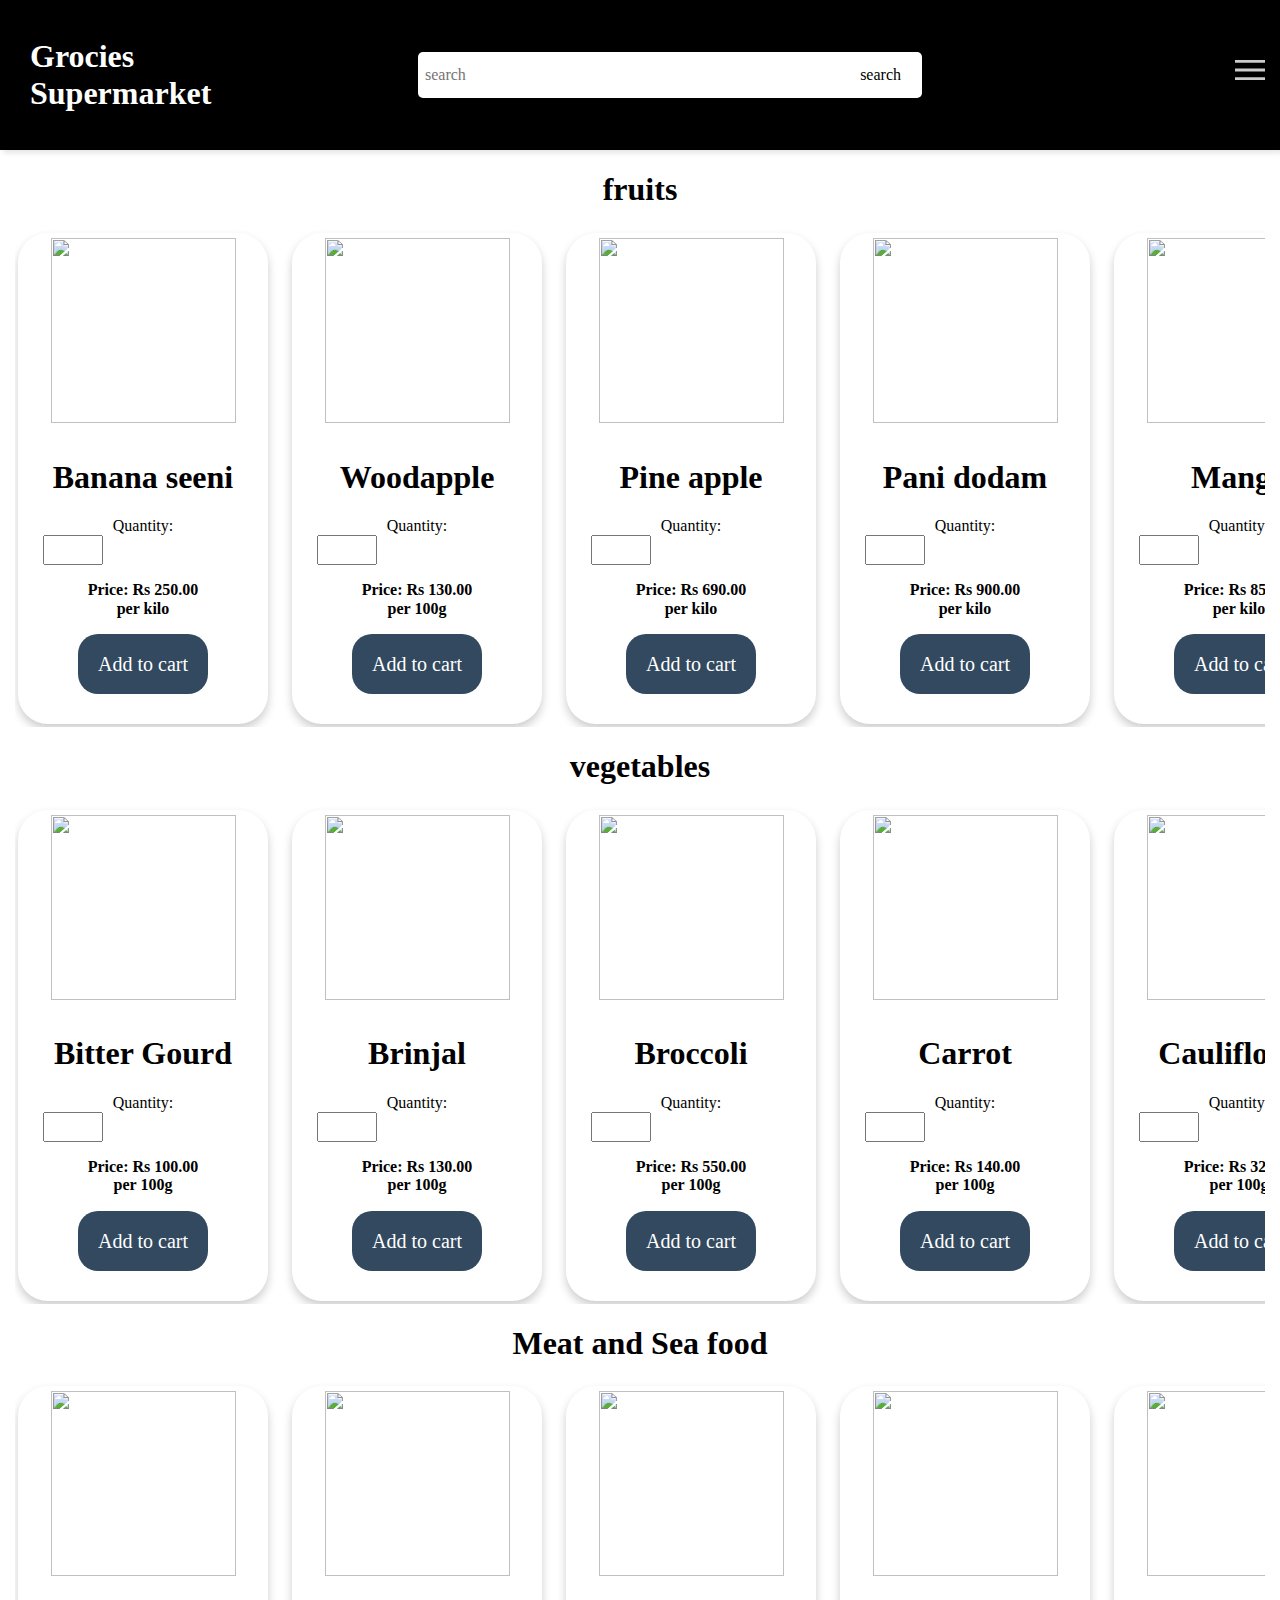
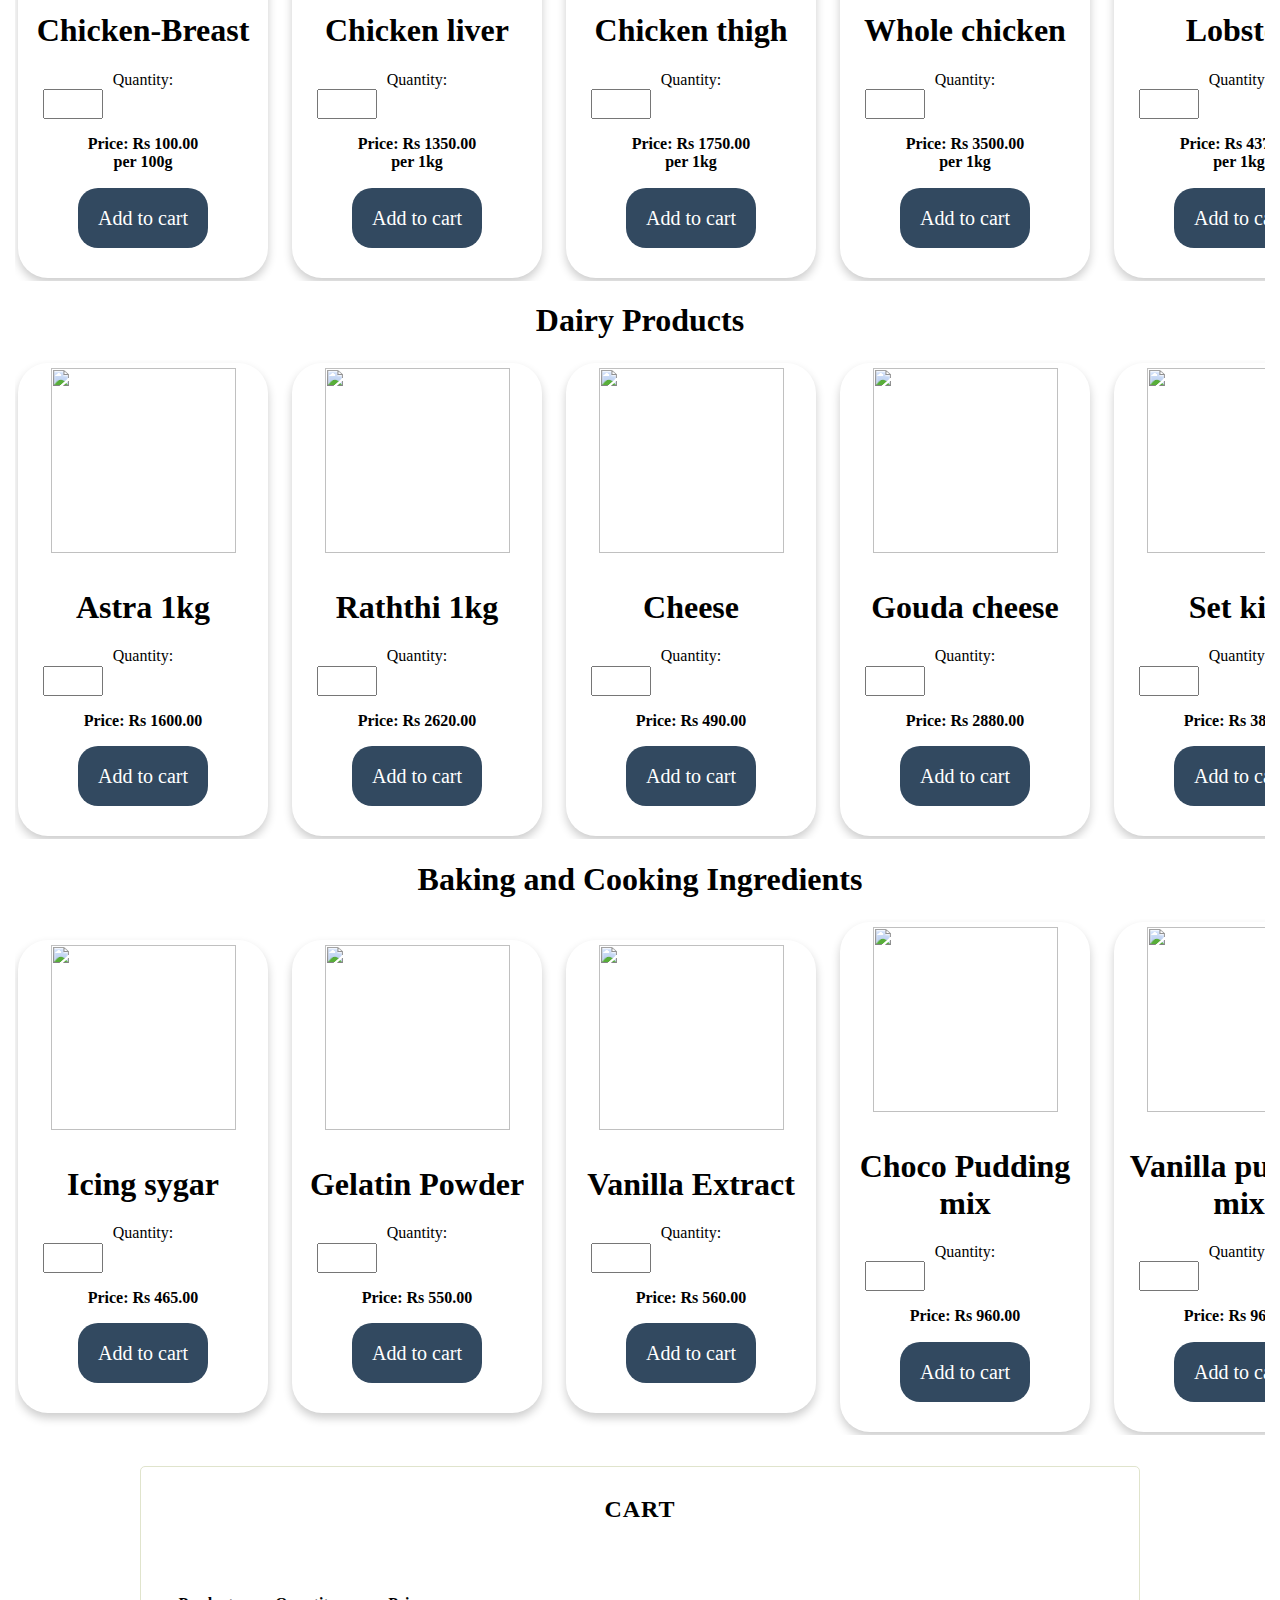
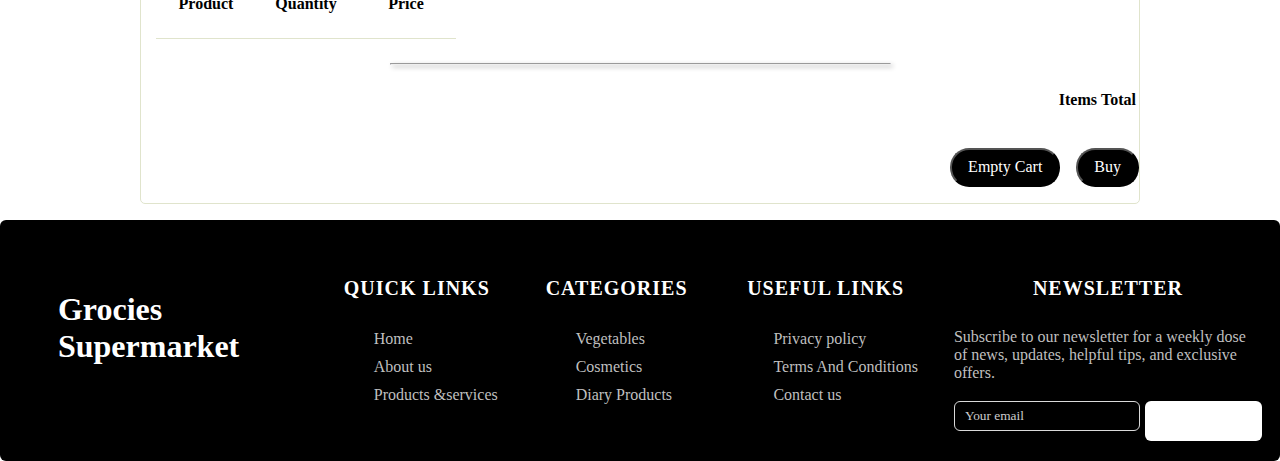
==== other.html @ a0142e0f "Add files via upload" ====
<!DOCTYPE html>
<html lang="en">
<head>
    <meta charset="UTF-8">
    <meta name="viewport" content="width=device-width, initial-scale=1.0">
    <meta name="description" content="Explore our extensive selection of fresh fruits, vegetables, dairy produce, meat & seafood, and baking & cooking ingredients. Discover premium quality products in each category, including over 6 options in fruits, vegetables, dairy, and baking ingredients, plus 4 varieties of meat and seafood. Shop now for the best in quality and variety!">

    <title>mecalaneous products</title>
    <link rel="stylesheet" href="normalize.css">
    <link rel="stylesheet" href="Projectnow.css">
    <link rel="stylesheet" href="second.css">

   
    <link rel="apple-touch-icon" sizes="180x180" href="favicon/apple-touch-icon.png">
    <link rel="icon" type="image/png" sizes="32x32" href="favicon/favicon-32x32.png">
    <link rel="icon" type="image/png" sizes="16x16" href="favicon/favicon-16x16.png">
    <link rel="manifest" href="favicon/site.webmanifest">
    <link rel="mask-icon" href="favicon/safari-pinned-tab.svg" color="#5bbad5">
    <meta name="msapplication-TileColor" content="#da532c">
    <meta name="theme-color" content="#ffffff">
</head>

<body>  
    
    <nav class="header">
        <ul class="sidebar">
            <li id="hideSidebar"><svg xmlns="http://www.w3.org/2000/svg" height="40px" viewBox="0 -960 960 960" width="40px" fill="#B7B7B7"><path d="m251.33-204.67-46.66-46.66L433.33-480 204.67-708.67l46.66-46.66L480-526.67l228.67-228.66 46.66 46.66L526.67-480l228.66 228.67-46.66 46.66L480-433.33 251.33-204.67Z"/></svg></li>
            <li><a href="index.html">Home</a></li>
            <li><a href="About_us.html">About</a></li>
            <div class="dropdown">
                <li class="dropli">Products</li>
                <ul class="dropdown-content">
                    <li><a href="diary_products.html">Diary products</a></li>
                    <li><a href="vegetable.html">Vegetable</a></li>
                    <li><a href="cosmetics.html">SkinCare</a></li>
                    <li><a href="other.html">Other products</a></li>
                </ul>
            </div>
            <li><a href="loyalty_registration.html">Loyalty  and Registration</a></li>
        </ul>
        <div class ="logo">
            <h1>Grocies Supermarket</h1>
        </div>
        <div class="search_bar">
            <input type="search" placeholder="search">
            <button>search</button>
        </div>
        <ul>
            <li class="hideOnMobile"><a href="index.html">Home</a></li>
            <li class="hideOnMobile"><a href="About_us.html">About</a></li>
            <div class="dropdown">
                <li class="hideli">Products</li>
                <ul class="dropdown-content">
                    <li class="hideOnMobile"><a href="diary_products.html">Diary products</a></li>
                    <li class="hideOnMobile" ><a href="vegetable.html">Vegetable</a></li>
                    <li class="hideOnMobile"><a href="cosmetics.html">SkinCare</a></li>
                    <li  class="hideOnMobile"><a href="other.html">Other Products</a></li>
                </ul>
            </div>
            
            <li class="hideOnMobile"><a href="loyalty_registration.html">Loyalty  and Registration</a></li>
            <li class="menu-button" id="showSidebar"><svg xmlns="http://www.w3.org/2000/svg" height="40px" viewBox="0 -960 960 960" width="40px" fill="#CCCCCC"><path d="M120-240v-66.67h720V-240H120Zm0-206.67v-66.66h720v66.66H120Zm0-206.66V-720h720v66.67H120Z"/></svg></a></li>
        </ul>
    </nav>
<h1 class="center">fruits</h1>
<table class ="cos_table">
    <tr>
        <td>
            <div class="Coscontainer">
                <div class="Cos_img">
                    <img src="images/dairy/banana.webp">
                </div>
                <div class="Cosinfo">
                    <h1>Banana seeni</h1>
                    <label >Quantity: <input type="number"class ="qunatity"data-id="037"></label>
                    <strong><p>Price: Rs 250.00 <br>per kilo</p></strong>
                    <button data-id="037"class="add-to-cart">Add to cart</button>
                </div>
            </div>
        </td>
        <td>
            <div class="Coscontainer">
                <div class="Cos_img">
                    <img src="images/dairy/Woodapple.webp">
                </div>
                <div class="Cosinfo">
                    <h1>Woodapple</h1>
                    <label >Quantity: <input type="number"class ="qunatity"data-id="038"></label>
                    <strong><p>Price: Rs 130.00 <br>per 100g</p></strong>
                    <button data-id="038"class="add-to-cart">Add to cart</button>
                </div>
            </div>
        </td>
        <td>
            <div class="Coscontainer">
                <div class="Cos_img">
                    <img src="images/dairy/pine.webp">
                </div>
                <div class="Cosinfo">
                    <h1>Pine apple</h1>
                    <label >Quantity: <input type="number"class ="qunatity"data-id="039"></label>
                    <strong><p>Price: Rs 690.00 <br>per kilo</p></strong>
                    <button data-id="039"class="add-to-cart">Add to cart</button>
                </div>
            </div>
        </td>
        <td>
            <div class="Coscontainer">
                <div class="Cos_img">
                    <img src="images/dairy/Pani-dodam-Sri-Lankan--1606641569.webp">
                </div>
                <div class="Cosinfo">
                    <h1>Pani dodam</h1>
                    <label >Quantity: <input type="number"class ="qunatity"data-id="040"></label>
                    <strong><p>Price: Rs 900.00 <br>per kilo</p></strong>
                    <button data-id="040"class="add-to-cart">Add to cart</button>
                </div>
            </div>
        </td>
        <td>
            <div class="Coscontainer">
                <div class="Cos_img">
                    <img src="images/dairy/Karthakolomban.webp">
                </div>
                <div class="Cosinfo">
                    <h1>Mango</h1>
                    <label >Quantity: <input type="number"class ="qunatity"data-id="041"></label>
                    <strong><p>Price: Rs 850.00 <br>per kilo</p></strong>
                    <button data-id="041"class="add-to-cart">Add to cart</button>
                </div>
            </div>
        </td>
        <td>
            <div class="Coscontainer">
                <div class="Cos_img">
                    <img src="images/dairy/gas.webp">
                </div>
                <div class="Cosinfo">
                    <h1>Gaslabu</h1>
                    <label >Quantity: <input type="number"class ="qunatity"data-id="042"></label>
                    <strong><p>Price: Rs 360.00 <br>per kilo</p></strong>
                    <button data-id="042"class="add-to-cart">Add to cart</button>
                </div>
            </div>
        </td>
        <td>
            <div class="Coscontainer">
                <div class="Cos_img">
                    <img src="images/dairy/AvacadoFinal.webp">
                </div>
                <div class="Cosinfo">
                    <h1>Avacado</h1>
                    <label >Quantity: <input type="number"class ="qunatity"data-id="043"></label>
                    <strong><p>Price: Rs 350.00 <br>per kilo</p></strong>
                    <button data-id="043"class="add-to-cart">Add to cart</button>
                </div>
            </div>
        </td>
        <td>
            <div class="Coscontainer">
                <div class="Cos_img">
                    <img src="images/dairy/water.webp">
                </div>
                <div class="Cosinfo">
                    <h1>Watermelon</h1>
                    <label >Quantity: <input type="number"class ="qunatity"data-id="044"></label>
                    <strong><p>Price: Rs 320.00 <br>per kilo</p></strong>
                    <button data-id="044"class="add-to-cart">Add to cart</button>
                </div>
            </div>
        </td>
        </tr>
        <table class ="cos_table">
        <tr>
            <h1 class="center">vegetables</h1>
            <td>
                <div class="Coscontainer">
                    <div class="Cos_img">
                        <img src="images/dairy/Bittergourd.webp">
                    </div>
                    <div class="Cosinfo">
                        <h1>Bitter Gourd</h1>
                        <label >Quantity: <input type="number"class ="qunatity"data-id="045"></label>
                        <strong><p>Price: Rs 100.00 <br>per 100g</p></strong>
                        <button data-id="045"class="add-to-cart">Add to cart</button>
                    </div>
                </div>
            </td>
            <td>
                <div class="Coscontainer">
                    <div class="Cos_img">
                        <img src="images/dairy/Brinjal.webp">
                    </div>
                    <div class="Cosinfo">
                        <h1>Brinjal</h1>
                        <label >Quantity: <input type="number"class ="qunatity"data-id="046"></label>
                        <strong><p>Price: Rs 130.00 <br>per 100g</p></strong>
                        <button data-id="046"class="add-to-cart">Add to cart</button>
                    </div>
                </div>
            </td>
            <td>
                <div class="Coscontainer">
                    <div class="Cos_img">
                        <img src="images/dairy/Broccoli.webp">
                    </div>
                    <div class="Cosinfo">
                        <h1>Broccoli</h1>
                        <label >Quantity: <input type="number"class ="qunatity"data-id="047"></label>
                        <strong><p>Price: Rs 550.00 <br>per 100g</p></strong>
                        <button data-id="047"class="add-to-cart">Add to cart</button>
                    </div>
                </div>
            </td>
            <td>
                <div class="Coscontainer">
                    <div class="Cos_img">
                        <img src="images/dairy/Carrot.webp">
                    </div>
                    <div class="Cosinfo">
                        <h1>Carrot</h1>
                        <label >Quantity: <input type="number"class ="qunatity"data-id="048"></label>
                        <strong><p>Price: Rs 140.00 <br>per 100g</p></strong>
                        <button data-id="048"class="add-to-cart">Add to cart</button>
                    </div>
                </div>
            </td>
            <td>
                <div class="Coscontainer">
                    <div class="Cos_img">
                        <img src="images/dairy/Cauliflower.webp">
                    </div>
                    <div class="Cosinfo">
                        <h1>Cauliflower</h1>
                        <label >Quantity: <input type="number"class ="qunatity"data-id="049"></label>
                        <strong><p>Price: Rs 325.00 <br>per 100g</p></strong>
                        <button data-id="049"class="add-to-cart">Add to cart</button>
                    </div>
                </div>
            </td>
            <td>
                <div class="Coscontainer">
                    <div class="Cos_img">
                        <img src="images/dairy/Greenbeans.webp">
                    </div>
                    <div class="Cosinfo">
                        <h1>Greenbeans</h1>
                        <label >Quantity: <input type="number"class ="qunatity"data-id="050"></label>
                        <strong><p>Price: Rs 145.00 <br>per 100g</p></strong>
                        <button data-id="050"class="add-to-cart">Add to cart</button>
                    </div>
                </div>
            </td>
            <td>
                <div class="Coscontainer">
                    <div class="Cos_img">
                        <img src="images/dairy/Murunga.webp">
                    </div>
                    <div class="Cosinfo">
                        <h1>Murunga</h1>
                        <label >Quantity: <input type="number"class ="qunatity"data-id="051"></label>
                        <strong><p>Price: Rs 165.00 <br>per 100g</p></strong>
                        <button data-id="051"class="add-to-cart">Add to cart</button>
                    </div>
                </div>
            </td>
            <td>
                <div class="Coscontainer">
                    <div class="Cos_img">
                        <img src="images/dairy/WingedBeans.webp">
                    </div>
                    <div class="Cosinfo">
                        <h1>WingedBeans</h1>
                        <label >Quantity: <input type="number"class ="qunatity"data-id="052"></label>
                        <strong><p>Price: Rs 135.00 <br>per 1kg</p></strong>
                        <button data-id="052"class="add-to-cart">Add to cart</button>
                    </div>
                </div>
               
                
            </td>
            <td>
                <button class="center">more products</button>

            </td>
        </tr>
    </table>


<!-----------------meat AND fish -------------------------->
    <table class ="cos_table">
        <tr>
            <h1 class="center">Meat and Sea food</h1>
            <td>
                <div class="Coscontainer">
                    <div class="Cos_img">
                        <img src="images/dairy/Chicken-Breast-Bone-In-Skinless-KG-400x300.webp.webp">
                    </div>
                    <div class="Cosinfo">
                        <h1>Chicken-Breast</h1>
                        <label >Quantity: <input type="number"class ="qunatity"data-id="053"></label>
                        <strong><p>Price: Rs 100.00 <br>per 100g</p></strong>
                        <button data-id="053"class="add-to-cart">Add to cart</button>
                    </div>
                </div>
            </td>
            <td>
                <div class="Coscontainer">
                    <div class="Cos_img">
                        <img src="images/dairy/chicken_liver-1-400x300.webp">
                    </div>
                    <div class="Cosinfo">
                        <h1>Chicken liver</h1>
                        <label >Quantity: <input type="number"class ="qunatity"data-id="054"></label>
                        <strong><p>Price: Rs 1350.00 <br>per 1kg</p></strong>
                        <button data-id="054"class="add-to-cart">Add to cart</button>
                    </div>
                </div>
            </td>
            <td>
                <div class="Coscontainer">
                    <div class="Cos_img">
                        <img src="images/dairy/leg-thighs-400x300.webp">
                    </div>
                    <div class="Cosinfo">
                        <h1>Chicken thigh</h1>
                        <label >Quantity: <input type="number"class ="qunatity"data-id="055"></label>
                        <strong><p>Price: Rs 1750.00 <br>per 1kg</p></strong>
                        <button data-id="055"class="add-to-cart">Add to cart</button>
                    </div>
                </div>
            </td>
            <td>
                <div class="Coscontainer">
                    <div class="Cos_img">
                        <img src="images/dairy/Untitled-1yhtgrf-400x300.webp">
                    </div>
                    <div class="Cosinfo">
                        <h1>Whole chicken</h1>
                        <label >Quantity: <input type="number"class ="qunatity"data-id="056"></label>
                        <strong><p>Price: Rs 3500.00 <br>per 1kg</p></strong>
                        <button data-id="056"class="add-to-cart">Add to cart</button>
                    </div>
                </div>
            </td>
            <td>
                <div class="Coscontainer">
                    <div class="Cos_img">
                        <img src="images/dairy/Lobster-KG-400x300.webp.webp">
                    </div>
                    <div class="Cosinfo">
                        <h1>Lobster</h1>
                        <label >Quantity: <input type="number"class ="qunatity"data-id="057"></label>
                        <strong><p>Price: Rs 4375.00 <br>per 1kg</p></strong>
                        <button data-id="057"class="add-to-cart">Add to cart</button>
                    </div>
                </div>
            </td>
            <td>
                <div class="Coscontainer">
                    <div class="Cos_img">
                        <img src="images/dairy/headless-large-shrimp-400x300.webp.webp">
                    </div>
                    <div class="Cosinfo">
                        <h1>Shrimp</h1>
                        <label >Quantity: <input type="number"class ="qunatity"data-id="058"></label>
                        <strong><p>Price: Rs 1875.00 <br>per 1kg</p></strong>
                        <button data-id="058"class="add-to-cart">Add to cart</button>
                    </div>
                </div>
            </td>
            <td>
                <div class="Coscontainer">
                    <div class="Cos_img">
                        <img src="images/dairy/Untitled-1ergfrewdfsc-400x300.webp">
                    </div>
                    <div class="Cosinfo">
                        <h1>Gar fish</h1>
                        <label >Quantity: <input type="number"class ="qunatity"data-id="059"></label>
                        <strong><p>Price: Rs 3500.00 <br>per 1kg </p></strong>
                        <button data-id="059"class="add-to-cart">Add to cart</button>
                    </div>
                </div>
            </td>
            <td>
                <div class="Coscontainer">
                    <div class="Cos_img">
                        <img src="images/dairy/Untitled-1tgbdfvcx-400x300.webp">
                    </div>
                    <div class="Cosinfo">
                        <h1>big crab</h1>
                        <label >Quantity: <input type="number"class ="qunatity"data-id="060"></label>
                        <strong><p>Price: Rs 4375.00 <br>per 1kg</p></strong>
                        <button data-id="060"class="add-to-cart">Add to cart</button>
                    </div>
                </div>
               
                
            </td>
            </tr>
            </table>


<!-------------diary-->

            <table class ="cos_table">
                <tr>
                    <h1 class="center">Dairy Products</h1>
                    <td>
                        <div class="Coscontainer">
                            <div class="Cos_img">
                                <img src="images/dairy/astra.webp">
                            </div>
                            <div class="Cosinfo">
                                <h1>Astra 1kg</h1>
                                <label >Quantity: <input type="number"class ="qunatity"data-id="061"></label>
                                <strong><p>Price: Rs 1600.00 <br></p></strong>
                                <button data-id="061"class="add-to-cart">Add to cart</button>
                            </div>
                        </div>
                    </td>
                    <td>
                        <div class="Coscontainer">
                            <div class="Cos_img">
                                <img src="images/dairy/rath.webp">
                            </div>
                            <div class="Cosinfo">
                                <h1>Raththi 1kg</h1>
                                <label >Quantity: <input type="number"class ="qunatity"data-id="062"></label>
                                <strong><p>Price: Rs 2620.00 <br></p></strong>
                                <button data-id="062"class="add-to-cart">Add to cart</button>
                            </div>
                        </div>
                    </td>
                    <td>
                        <div class="Coscontainer">
                            <div class="Cos_img">
                                <img src="images/dairy/cheese.webp">
                            </div>
                            <div class="Cosinfo">
                                <h1>Cheese</h1>
                                <label >Quantity: <input type="number"class ="qunatity"data-id="063"></label>
                                <strong><p>Price: Rs 490.00 <br></p></strong>
                                <button data-id="063"class="add-to-cart">Add to cart</button>
                            </div>
                        </div>
                    </td>
                    <td>
                        <div class="Coscontainer">
                            <div class="Cos_img">
                                <img src="images/dairy/gouda.webp">
                            </div>
                            <div class="Cosinfo">
                                <h1>Gouda cheese</h1>
                                <label >Quantity: <input type="number"class ="qunatity"data-id="064"></label>
                                <strong><p>Price: Rs 2880.00 <br></p></strong>
                                <button data-id="064"class="add-to-cart">Add to cart</button>
                            </div>
                        </div>
                    </td>
                    <td>
                        <div class="Coscontainer">
                            <div class="Cos_img">
                                <img src="images/dairy/kiri.webp">
                            </div>
                            <div class="Cosinfo">
                                <h1>Set kiri</h1>
                                <label >Quantity: <input type="number"class ="qunatity"data-id="065"></label>
                                <strong><p>Price: Rs 380.00 <br></p></strong>
                                <button data-id="065"class="add-to-cart">Add to cart</button>
                            </div>
                        </div>
                    </td>
                    <td>
                        <div class="Coscontainer">
                            <div class="Cos_img">
                                <img src="images/dairy/vaniila.webp">
                            </div>
                            <div class="Cosinfo">
                                <h1>Vanilla milk </h1>
                                <label >Quantity: <input type="number"class ="qunatity"data-id="066"></label>
                                <strong><p>Price: Rs 220.00 <br></p></strong>
                                <button data-id="066"class="add-to-cart">Add to cart</button>
                            </div>
                        </div>
                    </td>
                    <td>
                        <div class="Coscontainer">
                            <div class="Cos_img">
                                <img src="images/dairy/choco.webp">
                            </div>
                            <div class="Cosinfo">
                                <h1>Choco milk</h1>
                                <label >Quantity: <input type="number"class ="qunatity"data-id="067"></label>
                                <strong><p>Price: Rs 220.00 </p></strong>
                                <button data-id="067"class="add-to-cart">Add to cart</button>
                            </div>
                        </div>
                    </td>
                    <td>
                        <div class="Coscontainer">
                            <div class="Cos_img">
                                <img src="images/dairy/cream cheese.webp">
                            </div>
                            <div class="Cosinfo">
                                <h1>Cream cheese </h1>
                                <label >Quantity: <input type="number"class ="qunatity"data-id="068"></label>
                                <strong><p>Price: Rs 550.00</p></strong>
                                <button data-id="068"class="add-to-cart">Add to cart</button>
                            </div>
                        </div>
                       
                        
                    </td>
                    </tr>
                    </table>





                    <table class ="cos_table">
                        <tr>
                            <h1 class="center">Baking and Cooking Ingredients</h1>
                            <td>
                                <div class="Coscontainer">
                                    <div class="Cos_img">
                                        <img src="images/dairy/4796002070047-1-300x300.webp">
                                    </div>
                                    <div class="Cosinfo">
                                        <h1>Icing sygar</h1>
                                        <label >Quantity: <input type="number"class ="qunatity"data-id="069"></label>
                                        <strong><p>Price: Rs 465.00 <br></p></strong>
                                        <button data-id="069"class="add-to-cart">Add to cart</button>
                                    </div>
                                </div>
                            </td>
                            <td>
                                <div class="Coscontainer">
                                    <div class="Cos_img">
                                        <img src="images/dairy/4792240001775-300x300.webp">
                                    </div>
                                    <div class="Cosinfo">
                                        <h1>Gelatin Powder</h1>
                                        <label >Quantity: <input type="number"class ="qunatity"data-id="070"></label>
                                        <strong><p>Price: Rs 550.00 <br></p></strong>
                                        <button data-id="070"class="add-to-cart">Add to cart</button>
                                    </div>
                                </div>
                            </td>
                            <td>
                                <div class="Coscontainer">
                                    <div class="Cos_img">
                                        <img src="images/dairy/4796027660216-300x300.webp">
                                    </div>
                                    <div class="Cosinfo">
                                        <h1>Vanilla Extract</h1>
                                        <label >Quantity: <input type="number"class ="qunatity"data-id="071"></label>
                                        <strong><p>Price: Rs 560.00 <br></p></strong>
                                        <button data-id="071"class="add-to-cart">Add to cart</button>
                                    </div>
                                </div>
                            </td>
                            <td>
                                <div class="Coscontainer">
                                    <div class="Cos_img">
                                        <img src="images/dairy/MD-Chocolate-Pudding-Mix-150g_178x178.webp">
                                    </div>
                                    <div class="Cosinfo">
                                        <h1>Choco Pudding mix</h1>
                                        <label >Quantity: <input type="number"class ="qunatity"data-id="072"></label>
                                        <strong><p>Price: Rs 960.00 <br></p></strong>
                                        <button data-id="072"class="add-to-cart">Add to cart</button>
                                    </div>
                                </div>
                            </td>
                            <td>
                                <div class="Coscontainer">
                                    <div class="Cos_img">
                                        <img src="images/dairy/MD-Vanilla-Pudding-Mix-150g_178x178.webp">
                                    </div>
                                    <div class="Cosinfo">
                                        <h1>Vanilla pudding mix</h1>
                                        <label >Quantity: <input type="number"class ="qunatity"data-id="073"></label>
                                        <strong><p>Price: Rs 960.00 <br></p></strong>
                                        <button data-id="073"class="add-to-cart">Add to cart</button>
                                    </div>
                                </div>
                            </td>
                            <td>
                                <div class="Coscontainer">
                                    <div class="Cos_img">
                                        <img src="images/dairy/Delmege-Vanilla-Essence-28ml_178x178.webp">
                                    </div>
                                    <div class="Cosinfo">
                                        <h1>Vanilla essence  </h1>
                                        <label >Quantity: <input type="number"class ="qunatity"data-id="074"></label>
                                        <strong><p>Price: Rs 220.00 <br></p></strong>
                                        <button data-id="074"class="add-to-cart">Add to cart</button>
                                    </div>
                                </div>
                            </td>
                            <td>
                                <div class="Coscontainer">
                                    <div class="Cos_img">
                                        <img src="images/dairy/Delmege-Vanilla-Essence-28ml_178x178.webp">
                                    </div>
                                    <div class="Cosinfo">
                                        <h1>Vanilla-Essence</h1>
                                        <label >Quantity: <input type="number"class ="qunatity"data-id="075"></label>
                                        <strong><p>Price: Rs 220.00 </p></strong>
                                        <button data-id="075"class="add-to-cart">Add to cart</button>
                                    </div>
                                </div>
                            </td>
                            <td>
                                <div class="Coscontainer">
                                    <div class="Cos_img">
                                        <img src="images/dairy/4792240001607-300x300.webp">
                                    </div>
                                    <div class="Cosinfo">
                                        <h1>Fruit fillings</h1>
                                        <label >Quantity: <input type="number"class ="qunatity"data-id="076"></label>
                                        <strong><p>Price: Rs 2970</p></strong>
                                        <button data-id="076"class="add-to-cart">Add to cart</button>
                                    </div>
                                </div>
                               
                                
                            </td>
                            </tr>
                            </table>



<div class="center">
<div class="cart-container">
<h2>Cart</h2>
<table class="carttable">

    <tr>
    <th><strong>Product</strong></th>
    <th><strong>Quantity</strong></th>
    <th><strong>Price</strong></th>
    </tr>
<tbody id="carttable"></tbody>
</table>
<hr />
<table id="carttotals">
<tr>
    <td><strong>Items</strong></td>
    <td><strong>Total</strong></td>
</tr>
<tr>
    <td><span id="itemsquantity"></span></td>
    <td><span id="total"></span></td>
</tr>
</table>
<div class="cart-buttons">
<button id="emptycart">Empty Cart</button>
<button id="checkout"><a href="Order_page.html">Buy</a></button>
</div>
</div>
</div>
<footer>

<div class="footer-row">
<div class="footer-col">
    <div class="foot_logo">
        <div class="logo">
            <h1>Grocies Supermarket</h1>
        </div>
    </div>
</div>
</div>
<div class="footer-col">
    <h2>Quick Links </h2>
    <ul class="links">
        <li><a href="index.html">Home </a></li>
        <li><a href="About_us.html">About us</a></li>
        <li><a href="#">Products &services</a></li>
    </ul>
</div>
</div>
<div class="footer-col">
        <h2>categories</h2>
        <ul class="links">
            <li><a href="vegetable.html">Vegetables</a></li>
            <li><a href="cosmetics.html">Cosmetics</a></li>
            <li><a href="diary_products.html">Diary Products</a></li>
        </ul>
    </div>
    </div>
    <div class="footer-col">
        <h2>Useful Links</h2>
        <ul class="links">
            <li><a href="#">Privacy policy</a></li>
            <li><a href="#">Terms And Conditions</a></li>
            <li><a href="#">Contact us </a></li>
        </ul>
    </div>
    <div class="footer-col">
        <h2>Newsletter</h2>
        <p>
            Subscribe to our newsletter for a weekly dose
            of news, updates, helpful tips, and
            exclusive offers.
        </p>
        <form>
            <input type="text" placeholder="Your email" required>
            <button type="submit">SUBSCRIBE</button>
        </form>
    </div>
</footer>
<script src="sidebar.js"></script>
<script src="webpage.js"></script>

</body>
</html>
---- Projectnow.css ----
*{
    box-sizing: border-box;
}
body{
    background-color:white;
}

/**/
.dropdown {
  position: relative;
  display: inline-block;
  transition: 0.5s;
  width: 100px;
}
.dropdown li{
  padding: 0 20px;
  text-decoration: none;
  display: flex;
  align-items: center;
  color: white;
}
.dropdown-content {
  display: none;
  position: absolute;
  background-color: black;
  min-width: 180px;
  box-shadow: 0px 8px 16px 0px rgba(0,0,0,0.2);
  z-index: 1;
  padding: 5px;
  border-radius: 8px;
}

.dropdown-content li {
  padding: 0;
  text-decoration: none;
  display: block;
  cursor: pointer;
}

.dropdown-content li:hover {
  background-color: black;
}

.dropdown:hover .dropdown-content {
  display: block;
}
.icon-cart{
  position: relative;
}
svg{
  color: white;
}
.icon-cart span{
  position: absolute;
  background-color: red;
  width: 30px;
  height: 30px;
  display: flex;
  justify-content: center;
  align-items: center;
  border-radius: 50%;
  color: #fff;
  top: 50%;
  right: -15px;
}
@media (max-width: 600px) {


          .sidebar.active {
              display: flex;
              flex-direction: column;
              align-items: flex-start;
              padding-top: 60px;
          }

          .menu-button {
              display: block;
              padding: 15px 20px;
          }

          .dropdown{
            width: 100%;
          }
          .dropdown .dropdown-content {
              position: relative;
              top: 0;
              left: 0;
              width: 100%;
              border-radius: 0;
              background: rgba(0, 0, 0, 0);
              z-index: 1;
              box-shadow: none;
          }

          .dropdown .dropdown-content li {
              padding-left: 10px;

  
          }

          .dropdown .dropdown-content li:last-child {
              border-bottom: none;
          }

          .dropdown:hover .dropdown-content {
              display: block;
          
      }
}
/**/
  
.navdiv .dropdown-content {
    display: none;
    position: absolute;
    background-color: #000000;
    min-width: 160px;
    box-shadow: 0px 8px 16px 0px rgba(0, 0, 0, 0.2);
    z-index: 1;
    border-radius:11px;
}

.navdiv .dropdown-content a {
    color: rgb(255, 255, 255);
    padding: 12px 16px;
    text-decoration: none;
    display: block;
}

.navdiv .dropdown-content a:hover {
    background-color: #303030;
}

.navdiv .dropdown:hover .dropdown-content {
    display: block;
}

header{
    color: white;
    background-color: black;
    display: flex;
    justify-content: space-evenly;
    align-items: center;
    margin: 0;
    padding: 10px;
}
.logo:hover{
    cursor: pointer;
}
hr{
    color: #6C63FF;
    background-color: #6C63FF;
    width: 50%;
    font-weight: 800px;
    border-radius: 10px;
    box-shadow: 2px 2px 5px rgba(0, 0, 0, 0.3);
}
.search_bar{
    display: flex;
    justify-content:space-between;
    align-items: center;
    width: 40%;
    background-color: white;
    border: none;
    margin: 0;
    padding:5px;
    border-radius:5px;
}
.search_bar input{
    display: flex;
    border: none;
    outline: none;
    width: 80%;
    font-size: 16px;
}
.search_bar button{
    border: none;
    color: black;
    background-color: white;
    padding-left: 0px;
    margin: 0;
}
.search_bar button:hover {
    color:gray
}
.nav_elements ul {
    list-style: none;
    display: flex;
    align-items: center;
}
.nav_elements ul  a{
    text-decoration: none;
}


.nav_elements ul  a li{
    font-size: 20px;
    margin: 5px;
    color: white;
    padding:10px;
}
.buttons{
    margin: 10px;
}
.buttons button{
    background-color: rgb(60, 62, 63);
    color: white;
    padding: 10px;
    border-radius: 5px;
    margin: 4px;
    border: none;
    font-size: large;
    cursor: pointer;
}

/*home*/
.Mobile_heading{
    display: none;
}
.Image_container{
    display: flex;
    flex-direction: column;
    max-width: 80%;
    margin-left: 200px;
    background-color: white;
    align-items: center;
    justify-content: center;
    padding: 32px 32px 32px;
    text-align: center;
}

.Image_container_table{
    background-color: black;
    display: flex;
    width: 80%;
    text-align: center;
    border-radius: 10px;
    margin-top: 20px;
    overflow: hidden;
}
.image{
    background-image: url("images/homepage/homepage_stats-538f51946acc9e8a72b982654287ee0ad8d7a848df2cd860935bbc3c2a97e84a.jpg");
    background-repeat: no-repeat;
    background-size: contain;
    width: 100%;
    height: auto; /* Adjust this as needed */
    padding-top: 34.63%;
    border-radius: 8px;
    opacity: 0.6;
}
.image2{
    background-image:url("images/topics_GRT_pc_202403.jpg");
    background-repeat: no-repeat;
    background-size: cover;
    background-position: 1px;
    width:100%;
    height: 0;
    padding-top: 34.63%;
    border-radius: 8px;
    opacity:0.6;
    
}
.img_txt{
    margin-top: 400px;
    position: absolute;
    left: 50%;
    transform: translate(-50%, -50%);
    color:rgb(2, 2, 2);
    font-weight: 1000px;
    font-size:19px;
    text-align: center;
}
.img_txt p{
    font-size: 20px;
    font-weight: 800;
}
.img_txt button{
    background-color: rgb(60, 62, 63);
    color: white;
    padding: 10px;
    border-radius: 25px;
    margin: 4px;
    border: none;
    font-size: large;
    cursor: pointer;
}
.imagentxt{
    display: flex;
    overflow-x: auto;
}

.img_under_container{
    display: flex;
    justify-content: center;
    width: 100%;
}
.img_under_con1{
    flex-direction: row;
    align-items: center;
}
.outer_section{
    display: flex;
    justify-content:space-between;
    align-items: center;
    text-align: center;
    width: 100%;
    border-radius: 10px;
}
.main_heading{
    color: black    ;
}
.inner_section{
    display: flex;
    justify-content: center;
    width:100%;
}
.inner_section_container{
    margin-top: 20px;
    padding: 10px;
    display: flex;
    flex-direction: column;
    align-items: center;
}
.inner_section_container img{
    border-top-right-radius: 20px;
    border-top-left-radius: 20px;
}
.large_ser{
    max-width: 343px;
    height: 257px;
}
.txtcon{
    display: flex;
    flex-wrap: wrap;
    max-width: 343px;
    text-align: center;
    background-color:#F6F7F8;
    color:black;
    padding:10px;

    border-radius: 0 0 20px 20px;
}
.txtcon:hover{
    background-color:black;
    color: #cecccc;
    transition: 0.5s;
}
.main_heading{
    display: flex;
    flex-direction: column;
    align-items: center;
    font-size: 30px;
}

.stats_container{
    margin-top: 12px;
    width: 100%;
    text-align: center;
}
.stats{
    width:100%;
    display: flex;
    justify-content:center;
    margin-top:2px;
    flex-direction: row;
}
.stat{
    width: 343px;
    text-align: justify;
    margin-right: 0.7rem;
    background-color:#dadbdd;
    border-radius: 10px;
    padding: 20PX;
    margin:0 20px 20px 20px;
}
.stats_container .stats .stat h1{
    margin: 24px 24px 0 24px;
    font-size: 40px;
    line-height: 32px;
    font-weight: 600;
    color: #343538;
    max-width: 100%;
    text-align: center;
    hyphens: auto;
    line-break:auto;
}
.stats_container .stats .stat p{
    font-size: 23px;
    line-height: 28px;
    font-weight: 400;
    color: #343538;
    margin: 24px 24px 0 24px;
    text-align: center;
}



/*about us */ 

.branches{
    display: flex;
    width: 100%;
    justify-content: center;
}
.branch1{
    display: flex;
    width: 80%;
    justify-content: space-evenly;
    padding-top: 20px;
    padding-bottom: 20px;
}
.branch_container{
    display: flex;
    border-top-right-radius: 20px;
    border-top-left-radius: 20px;
    flex-direction: column;
    margin-left: 10px;
}
.branch_container:last-child{
    margin-right: 10px;
}
.branch_container img{
    border: 2px solid black;
    border-radius: 20px;
    margin-bottom: 10px;
}
.branchtxt{
    margin-bottom: 10px;
    border-radius: 20px;
    font-size: 19px;
    background-color:black;
    margin-top: 0.1px;
    color: white;
    text-align: center;
    padding: 5px;
}
.branchtxt:hover{
    background-color: #6C63FF;
    color: white;
    transition: 0.4s;
}
.branchtxt ul li{
    text-align: start;
}
.too_big{
    height: 408px;
    width: 612px;
}

.map iframe{
    border-radius: 10px;
}

/*-----------------Main heading---------------------*/
.Section_heading{
    font-size: 60px;
    color: black;
    text-align: center;
}
/*------------------footer---------------------------*/

footer{
    width: 100%;
    display: flex;
    flex-wrap: wrap;
    flex-direction: row;
    justify-content: space-around;
    background: black;
    border-radius: 6px;
    color: white;
    padding-top: 30px;
    padding-bottom: 20px;
}
.foot_logo img{
    width: 100px;
    height: auto;
    padding:0;
}
.footer-row{
    display: flex;
    flex-wrap: wrap;
    justify-content: space-between;
    padding: 20px;
    
}

.footer-row .footer-col h2 {
    color: #fff;
    font-size: 1.2rem;
    font-weight: 400;
}
.footer-col .links {
    margin-top: 20px;
}
.footer-col .links li {
    font-size: 16px;
    list-style: none;
    margin-bottom: 10px;
}
.footer-col .links li a {
    text-decoration: none;
    color: #bfbfbf;
}
.footer-col .links li a:hover {
    color: #fff;
}
.footer-col p {
    margin: 18px 0;
    color: #bfbfbf;
    max-width: 300px;
  }
  .footer-col form {
    display: flex;
    gap: 5px;
  }
  .footer-col input {
    height: 40px;
    border-radius: 6px;
    background: none;
    width: 100%;
    outline: none;
    caret-color: #fff;
    color: #fff;
    padding-left: 10px;
  }
  .footer-col input::placeholder {
    color: #ccc;
  }
.footer-col form button {
    background: #fff;
    outline: none;
    border: none;
    padding: 10px 15px;
    border-radius: 6px;
    cursor: pointer;
    font-weight: 500;
    transition: 0.2s ease;
}
.footer-col form button:hover {
    background: #cecccc;
}
h2{
    text-align: center;
    font-size: 20px;
    text-transform: uppercase;
    letter-spacing: 1px;
    color: white;
    padding: 10px;
}

/* Table Styles */
.footout{
    width: 100%;
    display: flex;
    margin-top: 10px;
    justify-content: center;

}
.footin{
    display: flex;
    justify-content: center;
    width:100%;
}
/* Table Styles */

.table-wrapper{
    margin: 10px 70px 70px;
    box-shadow: 0px 35px 50px rgba( 0, 0, 0, 0.2 );
}

.Service-table {
  border: 1px solid #ccc;
  border-collapse: collapse;
  margin: 0;
  padding: 0;
}

.Service-table  caption {
  font-size: 1.5em;
  margin: .5em 0 .75em;
}

.Service-table  tr {
  background-color: #f8f8f8;
  border: 1px solid #ddd;
  padding: .35em;
}

.Service-table  th,
.Service-table td {
  padding: .625em;
  text-align: center;
}

.Service-table  th {
  font-size: .85em;
  letter-spacing: .1em;
  text-transform: uppercase;
}

@media screen and (max-width: 612px) {
.Service-table  {
    border: 0;
  }

.Service-table  caption {
    display: none;
  }
  
.Service-table  thead {
    border: none;
    clip: rect(0 0 0 0);
    height: 1px;
    margin: -1px;
    overflow: hidden;
    padding: 0;
    position: absolute;
    width: 1px;
  }
.Service-table  tr {
    max-width: 400px;
    border-bottom: 3px solid #ddd;
    display: block;
    margin-bottom: .625em;
  }
.Service-table  td {
  max-width: 400px;
    border-bottom: 1px solid #ddd;
    display: block;
    font-size: 1em;
    text-align: right;
  }
  
.Service-table  td::before {
    /*
    * aria-label has no advantage, it won't be read inside a table
    content: attr(aria-label);
    */
    content: attr(data-label);
    float: left;
    font-weight: bold;
    text-transform: uppercase;
  }
  
 .Service-table  td:last-child {
    border-bottom: 0;
  }
}



/*diary page*/

.image3{
    background-image: url("https://aarkayfoods.in/images/products/dairy-powder/banner.jpg");
    background-repeat: no-repeat;
    background-size: cover;
    width:100%;
    height: 0;
    padding-top: 34.63%;
    border-radius: 8px;
}
.Dairyproduct_heading h1{
    color: black;

}
.dairy_production_Section{
    display: flex;
    justify-content:center;
    align-items: center;
    text-align: center;
    width: 100%;
    border-radius: 10px;
}
.dairy_section_inner{
    display: flex;
    justify-content: center;
    width:70%;
    flex-wrap: wrap;
}

.inner_Dairy_section_container{
    margin-top: 20px;
    padding: 10px;
    display: flex;
    flex-direction: column;
    align-items: center;
    margin-bottom: 16px;
}
.inner_Dairy_section_container img{
    border-top-right-radius: 20px;
    border-top-left-radius: 20px;
    width: 250px;
    height: auto;
}
.Dairyproduct_heading{
    text-align: center;
}
.pro_info{
    display: flex;
    flex-wrap: wrap;
    max-width: 250px;
    text-align: center;
    background-color:rgb(255, 187, 0);
    justify-content: center;
    color:black;
    padding:5px;
    border-radius: 0 0 20px 20px;
}

.price_dairy{
    color: black;
    font-size: 20px;
}
.pro_info a{
    color: white;
    text-decoration: none;
    
}
.pro_info h1{
    font-size: 25px;
}
.pro_info button{
    flex-basis: 70%;
    background-color: #324960;
    color: white;
    border-radius: 20px;
    padding: 20px;
    font-size: 20px;
    border: none;
    margin-bottom: 10px;
}
.pro_info button:hover{
    font-size: 20px;
    background-color: #10182F; 
    border: none; 
    color: white; 
    transition: background-color 0.5s ease;
}
.pro_info button:active{
    background-color: #00bcd4; 
    transform: translateY(2px)
}
.pro_info:hover{
    background-color:rgb(235, 50, 50);
    color: white;
    box-shadow: 0px 0px 10px 0 rgba(0, 0, 0, 0.3);
    transition: 0.5s;
}
.Coscontainer{

    box-shadow: 0 5px 10px rgba(0, 0, 0, 0.2);
    display: flex;
    background-color: white;
    display: flex;
    flex-direction: column;
    align-items: center;
    width: 250px;
    border-radius: 30px;
    margin-right: 20px;
    transition: 1s;
}
.Cos_img{
    
    margin-top: 5px;
    transition: 1s;
}
.Cos_img img{
    width: 185px;
    height: 185px;

}
.cos_table {
  overflow: auto; /* Allows scrolling but hides the scrollbar */
  -ms-overflow-style: none; /* For Internet Explorer and Edge */
  scrollbar-width: none; /* For Firefox */
}

.cos_table::-webkit-scrollbar {
  display: none; /* For Chrome, Safari, and Opera */
}

.Coscontainer:hover{
    color: rgb(245, 6, 117);
    box-shadow: 0px 0px 10px 5px rgba(0, 0, 0, 0.5);
    transition: 0.5s;
}
.Cos_img:hover{
    z-index: 0;
    transform: translateY(6px);
    transition: 1s;
}
.Cosinfo{
    border-radius: 30px;
    flex: 1;
    background-color: white;
    text-align: center;
    margin-bottom: 10px;
    padding: 10px;
    width: 250px;
}
.Cosinfo button{
    background-color: #324960;
    color: white;
    border-radius: 20px;
    padding: 20px;
    font-size: 20px;
    border: none;
    margin-bottom: 10px;
}

.Cosinfo button a{
  text-decoration: none;
  color: white;
}
.Cosinfo button:hover{
    font-size: 20px;
    background-color: #10182F; 
    border: none; 
    color: white; 
    transition: background-color 0.5s ease;
}
.Cosinfo button:active{
    background-color: #00bcd4; 
    transform: translateY(2px)
}
.image4{
    background-image: url("https://www.britishcosmetics.lk/wp-content/uploads/2024/04/shop.jpg");
    background-repeat: no-repeat;
    background-size: cover;
    width:100%;
    padding-top: 34.63%;
    border-radius: 8px;
    
}

.cosimg_txt h1 {
    font-size: 120px ;
    position: absolute;
    margin-top: 200px;
    left: 50%;
    transform: translate(-50%, -50%);
    color:white;
    text-align: center;
    opacity: 1;
}
.maincos{
    background-color: #dbd6d6;
    display:flex;
    flex-direction: column;
    max-width: 100%;
    background-color:whi;
    align-items: center;
    justify-content: center;
    padding: 32px 32px 32px;
}

.container {
    margin-left: 290px;
    margin-top: 2rem;
    background: rgb(255, 255, 255);
    padding-bottom: 10rem;
    position: relative;
    max-width: 1333px;
    padding:20px
  }
  
  .container .heading {
    text-align: center;
    padding-bottom: 1.5rem;
    color: #020202;
    text-shadow: 0 5px 10px rgba(0, 0, 0, 0.2);
    font-size: 3rem;
  }
  
  .container .box-container {
    max-width: 1100px;
    display: grid;
    grid-template-columns: repeat(auto-fit, minmax(0,250px));
    gap: 20px;
    margin-left: 120px;
  }
  
  .container .box-container .box {
    box-shadow: 0 5px 10px rgba(0, 0, 0, 0.2);
    border-radius: 1rem;
    background: #fff;
    text-align: center;
    width: 100%;
    padding: 1rem;
    transition: all 0.3s ease-in-out;
  }
  
  .container .box-container .box img {
    width: 185px;
    height: 12rem;
    transition: 1s;
  }
  
  .container .box-container .box h1 {
    color: black;
    font-size: 2rem;
    padding: 1rem 0;
    transition: color 0.3s ease-in-out;
  }
  
  .container .box-container .box h1:hover {
    color: #31d400;
  }
  
  .container .box-container .box p {
    color: black;
    font-size: 1.125rem;
    transition: color 0.3s ease-in-out;
  }
  
  .container .box-container .box p:hover {
    color: #31d400;
  }
  .container .box-container .box button a{
    text-decoration:none;
    color: white;
  }
  
  .box button {
    background-color: #324960;
    color: white;
    border-radius: 1rem;
    padding: 1.25rem;
    font-size: 1rem;
    border: none;
    margin-bottom: 1rem;
    cursor: pointer;
    transition: all 0.3s ease-in-out;
  }
  
  .box button:hover {
    background-color: #10182f;
    color: white;
  }
  
  .box button:active {
    background-color: #31d400;
    transform: translateY(2px);
  }
  
  .container .box-container .box:hover {
    color: #31d400;
    box-shadow: 0px 0px 10px 5px rgba(0, 0, 0, 0.5);
    transform: translateY(-5px);
  }
  
  .container .box-container .box img:hover {
    z-index: 0;
    transform: translateY(-6px);
    transition: 1s;
  }
  
  .image6 {
    background-image: url("https://t4.ftcdn.net/jpg/02/95/11/35/360_F_295113591_t9DSmA6R22UOqmgp3OxsfXjOmoi3E9Bx.jpg");
    background-repeat: no-repeat;
    background-size: cover;
    width: 100%;
    height: auto;
    padding-top: 34.63%;
    border-radius: 20px;
    opacity: 0.6;
    
  }
  .Image_container6{
    margin-left: 200px;
    display: flex;
    flex-direction: column;
    max-width: 80%;
    background-color: white;
    align-items: center;
    justify-content: center;
    padding: 32px 32px 32px;
    text-align: center;
}

.loyalty_reg{
    width: 900px;
    height: fit-content;
    width: 100%;
    background-color: #fff;
    padding: 25px 30px;
    border-radius: 5px;
    transition: 1s;
    }
.loyalty_reg .title{
    font-size: 30px;
    font-weight: 500;
    position: relative;
    padding: 20px;
    text-align: center;
}

.formcon{
    display: flex;
    width: 100%;
    justify-content: center;
    padding: 25px 30px;
}
.loyalty_reg:hover{
    box-shadow: 0px 0px 10px 15px rgba(0,0,0,0.2);


}
form .costumer-details .input-box{
    margin-bottom: 15px;
    width: 100%;
  }
.input-box .details{
    font-size: 20px;
    
    
}
.costumer-details .input-box input{
    height: 45px;
    width: 100%;
    outline: none;
    font-size: 16px;
    border-radius: 5px;
    padding-left: 15px;
    border: 1px solid #ccc;
    border-bottom-width: 2px;
    transition: all 0.3s ease;
    margin-top: 10px;
}
.costumer-details .input-box input:focus,
.costumer-details .input-box input:valid{
    border-color: greenyellow;
}
input::-webkit-outer-spin-button,
input::-webkit-inner-spin-button {
    -webkit-appearance: none;
    margin: 0;

}
form .gender-details .gender-title{
    font-size: 20px;
    font-weight: 500;
}
form .category{
    display: flex;
    width: 80%;
    margin: 14px 0 ;
    justify-content: space-between;
}
form .category label{
    display: flex;
    align-items: center;
    cursor: pointer;
}
form .category label .dot{
    height: 18px;
    width: 18px;
    border-radius: 50%;
    margin-right: 10px;
    background: #d9d9d9;
    border: 5px solid transparent;
    transition: all 0.3s ease;
}
#dot-1:checked ~ .category label .one,
#dot-2:checked ~ .category label .two,
#dot-3:checked ~ .category label .three{
  background: #9b59b6;
  border-color: #d9d9d9;
}
form input[type="radio"]{
  display: none;
}
form .button{
    height: 45px;
    margin: 35px 0
}
form .button input{
    height: 100%;
    width: 100%;
    border-radius: 5px;
    border: none;
    color: #fff;
    font-size: 18px;
    font-weight: 500;
    letter-spacing: 1px;
    cursor: pointer;
    transition: all 0.3s ease;
    background: linear-gradient(135deg, #1ff389, #06ee12);
  }
  form .button input:hover{
   /* transform: scale(0.99); */
   background: linear-gradient(-135deg, #06ee12, #1ff389);
   }

.benifits{
    width: 100%;
    padding: 20px;
}

.pricing-box-container {
	display: flex;
	align-items: center;
	justify-content: center;
	flex-direction: row;
}

.pricing-box {
	background-color: #ffffff;
	box-shadow: 0px 2px 15px 0px rgba(0,0,0,0.5);
	border-radius: 10px;
	flex: 1;
	padding: 0 30px 30px;
	margin: 2%;
	min-width: 250px;
	max-width: 350px;
}

.pricing-box h5 {
	text-transform: uppercase;
}

.price{
	margin: 24px 0;
	font-size: 36px;
	font-weight: 900;
}

.price sub, .price sup {
	font-size: 16px;
	font-weight: 100;
}

.features-list , .features-list1{
	padding: 0;
	list-style-type: none;
}


.features-list li {
	font-weight: 100;
	padding: 12px 0;
	font-weight: 100;
}

.features-list li:not(:last-of-type) {
	border-bottom: 1px solid rgba(0, 0, 0, 0.1);
}

.btn-primary {
	border-radius: 25px;
	border: none;
	background-color: #EC1362;
	color: #ffffff;
	cursor: pointer;
	padding: 10px 15px;
	margin-top: 20px;
	text-transform: uppercase;
	transition: all 0.1s ease-in-out;
}

.btn-primary:hover {
	box-shadow: 0px 2px 15px 0px rgba(0,0,0,0.5);
	transform: translateY(-3px);
}
.order_container{
    margin-top: 100px;
    width: 100%;
    max-width: 1140px;
    padding-right: 15px;
    padding-left: 15px;
    margin-right: auto;
    margin-left: auto;
    margin-bottom: 100px;
  }
  .Order_con{
    display: flex;
    flex-direction: row;
    background: #f6f6f6;
    border-radius: 0 0 5px 5px;
    padding: 25px;
  }
  form{
    flex: 4;
  }
  .Your_order{
    flex: 2;
  }
  .order_head{
    background-color:black;
    border-radius:5px 5px 0 0 ;
    padding: 20px;
    color: #f6f6f6;
  }
  .order_head h1{
    margin: 0;
    padding-left: 15px; 
  }
  .required{
    color: red;
  }
  label, table{
    display: block;
    margin: 15px;
  }
  label>span{
    float: left;
    width: 25%;
    margin-top: 12px;
    padding-right: 10px;
  }
  input[type="text"], input[type="tel"], input[type="email"], select
  {
    width: 70%;
    height: 30px;
    padding: 5px 10px;
    margin-bottom: 10px;
    border: 1px solid #dadada;
    color: #888;
  }
  select{
    width: 72%;
    height: 45px;
    padding: 5px 10px;
    margin-bottom: 10px;
  }
  .Your_order{
    margin-top: 15px;

    padding: 20px;
    border: 1px solid #dadada;
  }
  .how{
    height: 450px;
    margin: 0;
    padding: 0;
    overflow: scroll;
  }
  .how th{
    border-bottom: 1px solid #dadada;
    padding: 10px 0;
  }
  .how tr>td:nth-child(1){
    text-align: left;
    color: #2d2d2a;
  }
  .how tr>td:nth-child(2){
    text-align: right;
    color: #52ad9c;
  }
  .how td{
    border-bottom: 1px solid #dadada;
    padding: 25px 25px 25px 0;
  }
  
  .how p{
    display: block;
    color: #888;
    margin: 0;
    padding-left: 25px;
  }
  .Your_order>div{
    padding: 15px 0; 
  }
  
  .how button{
    width: 100%;
    margin-top: 10px;
    padding: 10px;
    border: none;
    border-radius: 30px;
    background: #52ad9c;
    color: #fff;
    font-size: 15px;
    font-weight: bold;
  }
  .how button:hover{
    cursor: pointer;
    background: #428a7d;
  }
  nav{
    box-shadow: 3px 3px 5px rgba(0, 0, 0, 0.1);
    background-color: black;
    display: flex;
    justify-content: space-between;
    align-items: center;
    margin: 0;
    padding: 10px;
    height: 150px;
  }
  .logo{
    margin: 20px;
    cursor: pointer;
    color: white;
    max-width: 200px;
  }
  nav ul{
    
    list-style: none;
    display: flex;
    align-items: center;
  }
  nav li{
    height: 50px;
    font-size: 20px;
  }
  nav a{
    height: 100%;
    padding: 25px;
    text-decoration: none;
    display: flex;
    align-items: center;
    color: white;
    transition: 0.5s;
  }
  nav a:hover{
    background-color: gray;
    border-radius: 8px;
    transition: 0.5s;
  }
  
  .sidebar{
    position: fixed;
    top: 0;
    left: 0;
    width: 100%;
    height: 100%;
    background: rgba(0, 0, 0, 0.5);
    display: none; /* Hidden by default */
    justify-content: center;
    align-items: center;
    z-index: 99999; 
    margin-top: 0;
    right: 0;
    backdrop-filter: blur(12px);
    box-shadow: -10px 0 10px rgba(0, 0, 0, 0.1);
    list-style: none;
    display: none;
    flex-direction: column;
    align-items: flex-end;
    justify-content: flex-start;
  }
  .sidebar:first-child{
    color: wheat;
    padding: 20px;
  }
  .sidebar li{
    width: 100%;
  }
  .sidebar a{
    width: 100%;
  }
  .menu-button{
    display: none;
  }
  @media(max-width:1500px){
    .img_txt1 h1{
      display: none;
    }
    .search_bar{
        width: 40%;
    }
    .img_txt p{
        display: none;
  
    }
  
    }
  
  @media(max-width: 1400px){
    .nav{
        width: 100%;
    }
  
    .hideOnMobile{
      display: none;
    }
    .dropdown .hideli{
      display: none;
    }
    .menu-button{
      display: block;
    }
  }
  @media(max-width: 654px){
    .Image_container{
      margin-left: 0;
      padding-top: 0;
      max-width: 510px;
      
    }
    .search_bar{
        display: none;
    }
    .logo{
        width:100px;
    }
    .nav{
        width: 400px;
    }
    .sidebar{
      width: 100%;
    }
    .stats{
        margin-top: 20px;
        flex-direction: column;
        width: 100%;
    }
      .inner_section{
        margin-top: 0px;
        overflow: scroll;
        display: flex;
        justify-content: left;
 
        flex-direction: row;
        margin-bottom: 40px;
    }
    .main_heading{
        max-width: 400px;
        text-align: center ;
   
    }
    .main_heading h1{
        margin-bottom: 0px;
    }
    .stats_container .stats .stat h1{
        margin-bottom: 10px;
    }
    .stats_container .stats .stat p{
        display: none;
    }
    .stats_container .stats .stat h1 {
        margin: 0px;
    }
    .stat{
        margin: 0px;
        margin-bottom: 10px;
        width: 100%;
    }
    footer{
        width: 100%;
        flex-direction: column;
    }
    .footer-row{
        justify-content: flex-start;
    }
    .footer-row h1 {
        font-size: 2em;
        margin: 0.67em 0;
        width: 300px;
        margin-left: 20px;
    }
    .img_txt{
      display: none;
    }
    .image{
      background-image: url("images/homepage/homepage_stats_mobile-24bd627084eed46859cb6cf670de84feb1de9ef24909f36cb85db410e57313e8.webp");
      padding-top: 101%;  
      background-size: cover;
      width: 100%;
      height: 300px;
      border-radius: 8px;
      opacity: 1;
    }
  
    .image6{
      background-image: url("https://images.pexels.com/photos/1367243/pexels-photo-1367243.jpeg?auto=compress&cs=tinysrgb&w=1260&h=750&dpr=1");
      padding-top: 101%;
      background-size: cover;
      width: 100%;
      height: 300px;
      border-radius: 8px;
      opacity: 1;
    
      
    }
    .branches{
      flex-direction: column;
      flex-wrap: wrap;
    }
    .branch_container{
      width: 400px;
      margin:10px;
    }
    .too_big{
      width: 400px;
    }
    .map iframe {
      width: 400px;
    }
    .image2{
      background-image: url("https://d1sve9khgp0cw0.cloudfront.net/wp-content/uploads/2018/07/BS_031914_OLIVERS4_684099-1024x703.jpg");
      padding-top: 101%;
    }
    table thead{
      display: none;
    }
    table tr,.table td{
      display: block;
      width: 100%;
    
    }
    table .tr{
      margin-bottom: 1rem;
    }
    table tbody tr td{
      text-align: right;
      position: relative;
    }
    table td::before{
      content: attr(data-lable);
      position: absolute;
      left: 0;
      width: 50%;
      text-align: left;
      padding-left: 1.2rem;
  
    }
    table td:last-child(){
      display: none;
    }
  .dairy_section_inner{
    flex-wrap: wrap;
    width: 100%;
  } 
  .inner_Dairy_section_container{
    width: 205px;
    margin: 10px;
  }
  .inner_Dairy_section_container button{
    font-size: 20px;
  }
  .inner_Dairy_section_container img {
    width: 205px;
  }

    .large{
      max-width: 185px;
    }
    .pro_info button{
      height: 100px;
      margin-bottom: 10px;
    }
    .image3{
      background-image: url("https://idahomilkproducts.b-cdn.net/wp-content/uploads/2021/09/processing-differences-common-dairy-products.jpg");
      padding-top: 101%;
      background-size: cover;
      width: 100%;
      height: 300px;
      border-radius: 8px;
      opacity: 1;
  }
    .Mobile_heading{
      margin-bottom: 0;
      display: block;
      text-align: center;
      font-size: 29px;
      line-height: 30px;
      font-weight: normal;
      max-width: 500px;
      color: #343538;
    }
    .Image_container6{
  
      margin-left: 0;
      padding-top: 0;
      max-width: 510px
      
    }
    .container{
      padding-left: 2px;
      padding-right: 2px;
      margin-right: 10px;
    }
    .box-container {
      max-width: 412px;
    }
    .container .box-container {
      display: grid;
      grid-template-columns: repeat(auto-fit, max(200px));
    
    }
    .box{
      max-height: 600px;
      max-width: 250px;
    }
    .vege_head{
      margin: 0;
    }
    .container .box-container .box h1{
      font-size: 20px;
    }
    .box button{
      margin-bottom: 0;
      font-size: 20px;
    }
    .box img{
      max-width: 170px;
      max-height: 170px;
    }
  
    .container{
      margin: 0;
    }
    .container .box-container {
      margin-left: 20px;
    }
  
  
  
    .image4{
      background-image: url("https://i.guim.co.uk/img/media/01f87bf222d7a5480efed804f97fc34d3b76e20c/0_200_6000_3600/master/6000.jpg?width=1200&quality=85&auto=format&fit=max&s=f4840b2c8cea84c3b0c61bae7ef22fc4");
      padding-top: 101%;
      background-size: cover;
      width: 100%;
      height: 300px;
      border-radius: 8px;
      opacity: 1;
    }
    .cosimg_txt{
      display: none;
    }
    .cos_table {
      max-width: 100%;
      margin: 0;
    }
    .Coscontainer{
      max-width: 190px;
      margin-left: 7px;
      
  
    }
    .Cos_img img{
      max-width: 185px;
      border-radius: 30px;
    }
    .Cosinfo{
      max-width:180px;
      height: 200px;
      border-radius: 30px;
    }
    .Cosinfo h1{
      font-size: 20px;
    }
  
  .maincos{
    padding: 0;
  }
    table,thead,tbody {
    display: block;
  }
  tr{
    display: flex;
    flex-direction: row;
    
  }
  td{
    max-width: 200px;
    padding-left: 2px;
    margin-bottom: 5px;
  }
  
  th,td {
    display:inline-block;
   
   
  }
  .Order_con{
    flex-direction: column;
  }
  }
  
.fixed{
  position: absolute;
  display: block;
}
  
@media screen and (max-width:772px){

  .dairy_section_inner{
    flex-wrap: wrap;
    width: 100%;
  } 
}
---- second.css ----
.cart-container {
    border:1px solid #E0E4CC;
    border-radius:5px;
    margin-top:1em;
    margin-bottom: 1em;
    padding:1em;
    display: flex;
    flex-direction: column;
    width: 1000px;
    padding: 0;
    
  }
  .cart-container  h2{
    color: black;
    font-size: 24px;
  }

.center{
    display: flex;
    justify-content: center;
   
}
button, input[type="submit"] { 
    color:#fff; 
    background:black; 
    padding:0.6em 1em;
    font-size:1em; 
    line-height:1; 
    border-radius: 1.2em;
    transition: color 0.2s ease-in-out, background 0.2s ease-in-out, border-color 0.2s ease-in-out;
}
button:hover, button:focus, button:active, input[type="submit"]:hover, input[type="submit"]:focus, input[type="submit"]:active {
    background: #A7DBD8;
    border-color:#69D2E7;
    color:#000;
    cursor: pointer;
}
.carttable {
  margin-bottom:1em;
  border-collapse:collapse;
}
.carttable td, .carttable th {
  text-align:center;
  padding:0.25em 1em;
  border-bottom:1px solid #E0E4CC;
  color: black;
  width: 100px;
  height: 70px;
}

#carttotals {
  margin-right:0;
  margin-left:auto;
}
.cart-buttons {
  width:auto;
  margin-right:0;
  margin-left:auto;
  display:flex;
  justify-content:flex-end;
  padding:1em 0;
}
#emptycart {
  margin-right:1em;
}
table td:nth-last-child(1) {
  text-align:right;
}
.message {
  border-width: 1px 0px;
  border-style:solid;
  border-color:#A7DBD8;
  color:#679996;
  padding:0.5em 0;
  margin:1em 0;
}



.Cosinfo input[type="number"], 
.Cosinfo select {
    width: 60px;
    height: 30px;
    padding: 5px;
    margin-right: 10px;
    font-size: 16px;
}
#quantity{
    display: inline-block;
}
.qunatity{
  display: block;
    width: 60px;
    height: 30px;
    padding: 5px;
    margin-right: 10px;
    font-size: 16px;
}
.quantxt{
    display: inline-block;
}

#custom-qunatity{
    border: none;
    overflow: hidden;
}

button a {
  text-decoration: none;
  color: white;
}

.remove{
  background-color: white;
  color: black ;
  border-radius: 0;
  border: none;
}
.remove:hover{
  background-color: white;
  color: black ;
  border-radius: 0;
  border: none;
}
form #place_order{
  width: 100%;
  margin-top: 10px;
  padding: 10px;
  border: none;
  border-radius: 30px;
  background: #52ad9c;
  color: #fff;
  font-size: 15px;
  font-weight: bold;
}
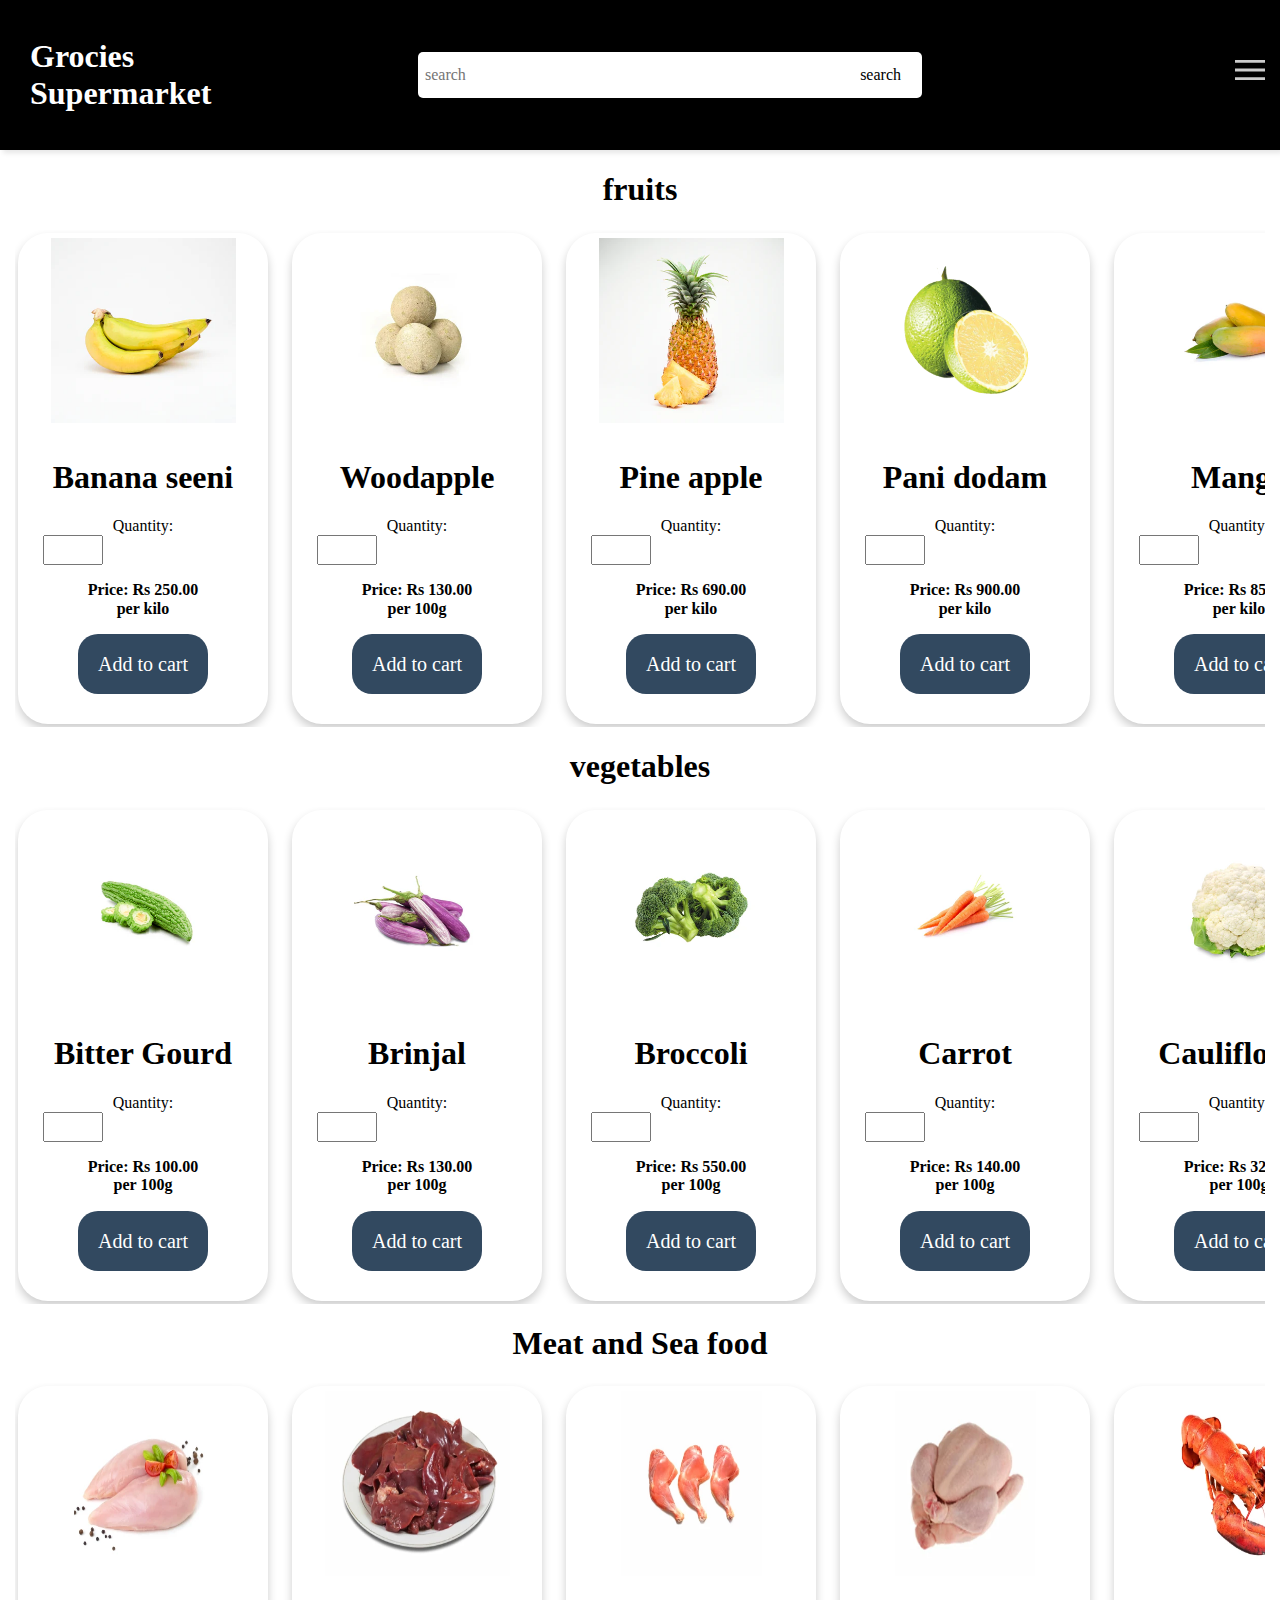
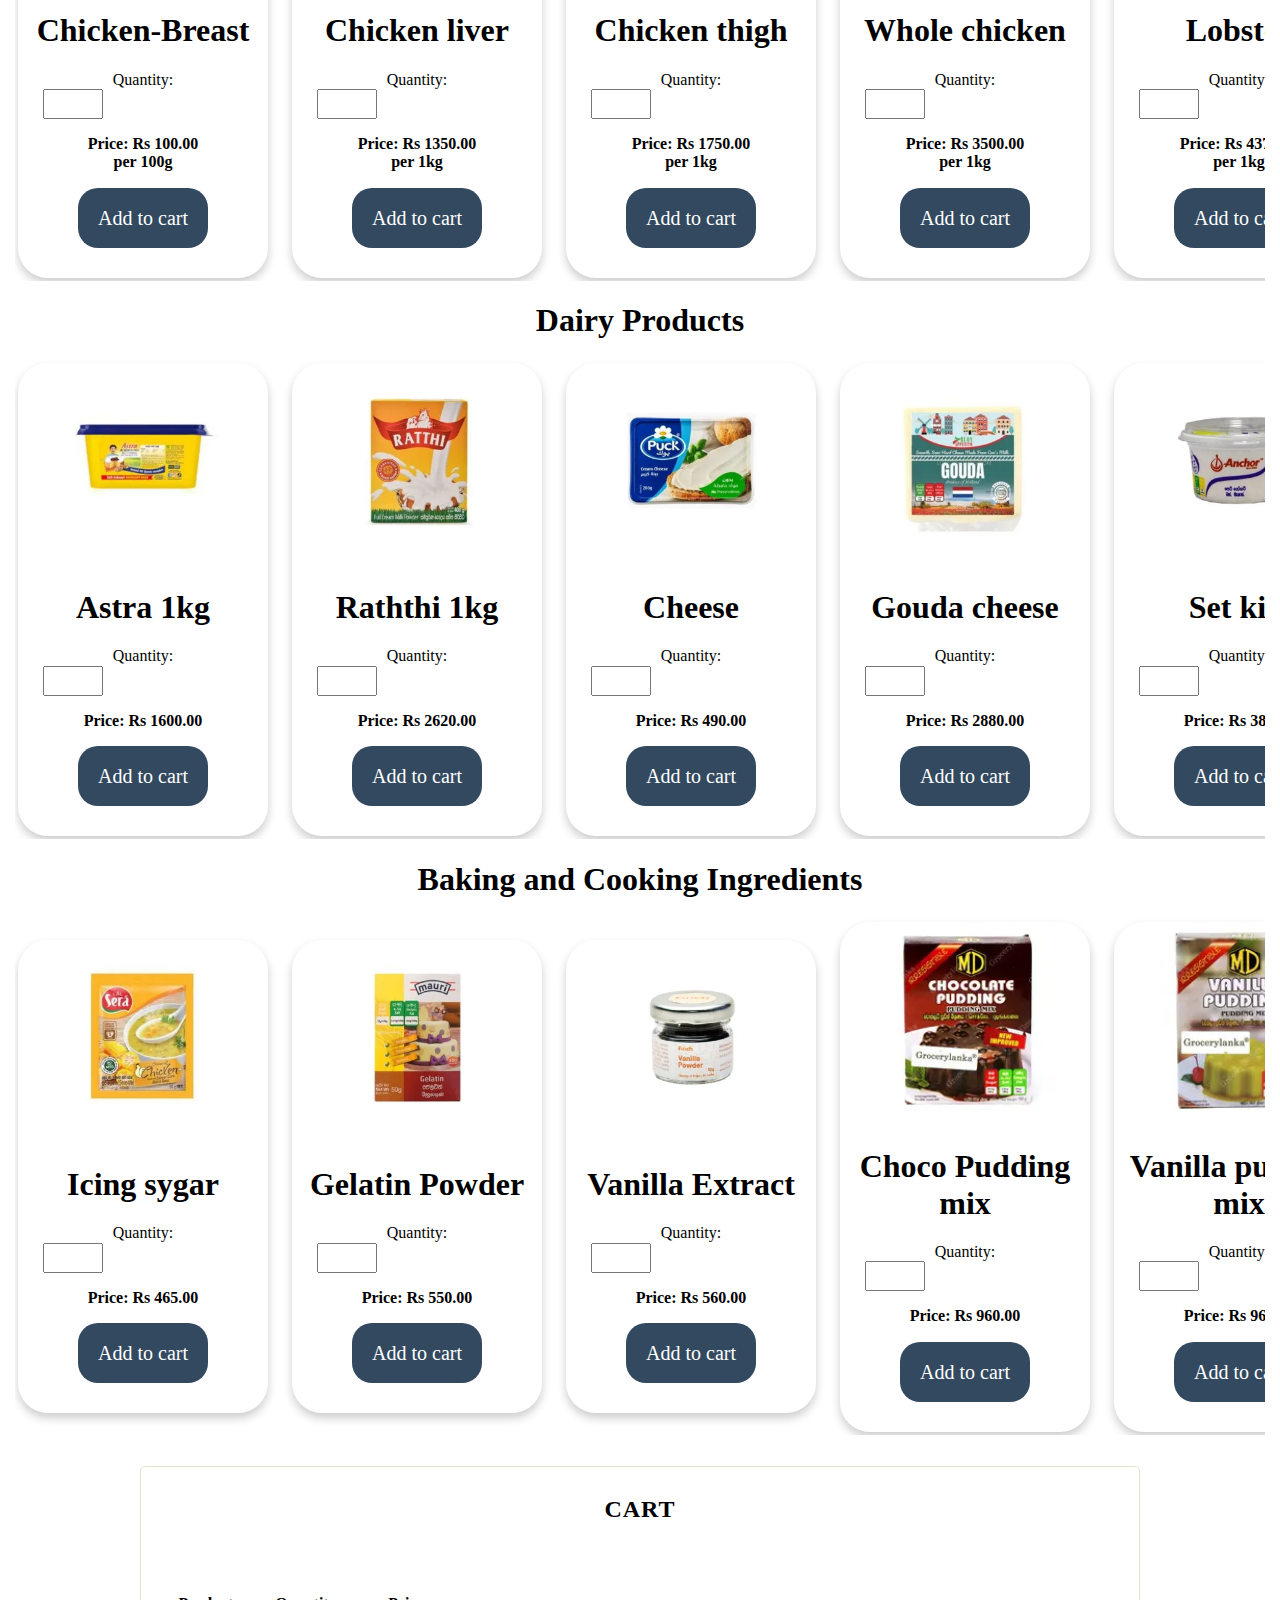
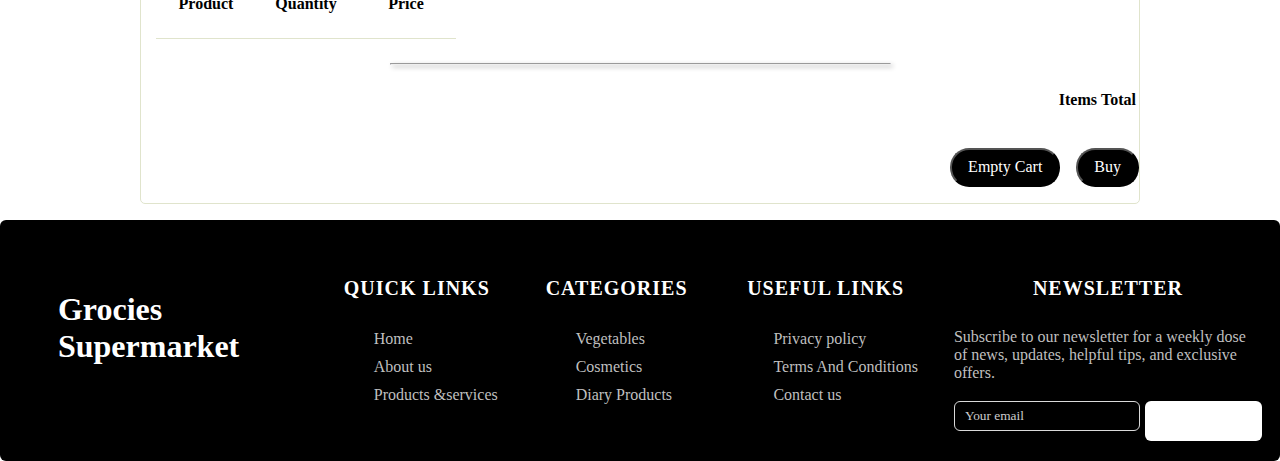
==== commit 52eb65d1: "alt" ====
--- a/other.html
+++ b/other.html
@@ -59,7 +59,7 @@
             </div>
             
             <li class="hideOnMobile"><a href="loyalty_registration.html">Loyalty  and Registration</a></li>
-            <li class="menu-button" id="showSidebar"><svg xmlns="http://www.w3.org/2000/svg" height="40px" viewBox="0 -960 960 960" width="40px" fill="#CCCCCC"><path d="M120-240v-66.67h720V-240H120Zm0-206.67v-66.66h720v66.66H120Zm0-206.66V-720h720v66.67H120Z"/></svg></a></li>
+            <li class="menu-button" id="showSidebar"><svg xmlns="http://www.w3.org/2000/svg" height="40px" viewBox="0 -960 960 960" width="40px" fill="#CCCCCC"><path d="M120-240v-66.67h720V-240H120Zm0-206.67v-66.66h720v66.66H120Zm0-206.66V-720h720v66.67H120Z"/></svg></li>
         </ul>
     </nav>
 <h1 class="center">fruits</h1>
@@ -68,7 +68,7 @@
         <td>
             <div class="Coscontainer">
                 <div class="Cos_img">
-                    <img src="images/dairy/banana.webp">
+                    <img src="images/dairy/banana.webp" alt="Banana">
                 </div>
                 <div class="Cosinfo">
                     <h1>Banana seeni</h1>
@@ -81,7 +81,7 @@
         <td>
             <div class="Coscontainer">
                 <div class="Cos_img">
-                    <img src="images/dairy/Woodapple.webp">
+                    <img src="images/dairy/Woodapple.webp" alt="Wood apple">
                 </div>
                 <div class="Cosinfo">
                     <h1>Woodapple</h1>
@@ -94,7 +94,7 @@
         <td>
             <div class="Coscontainer">
                 <div class="Cos_img">
-                    <img src="images/dairy/pine.webp">
+                    <img src="images/dairy/pine.webp" alt="Pine apple">
                 </div>
                 <div class="Cosinfo">
                     <h1>Pine apple</h1>
@@ -107,7 +107,7 @@
         <td>
             <div class="Coscontainer">
                 <div class="Cos_img">
-                    <img src="images/dairy/Pani-dodam-Sri-Lankan--1606641569.webp">
+                    <img src="images/dairy/Pani-dodam-Sri-Lankan--1606641569.webp" alt="Pani dodam">
                 </div>
                 <div class="Cosinfo">
                     <h1>Pani dodam</h1>
@@ -120,7 +120,7 @@
         <td>
             <div class="Coscontainer">
                 <div class="Cos_img">
-                    <img src="images/dairy/Karthakolomban.webp">
+                    <img src="images/dairy/Karthakolomban.webp" alt="Karthakolomban">
                 </div>
                 <div class="Cosinfo">
                     <h1>Mango</h1>
@@ -133,7 +133,7 @@
         <td>
             <div class="Coscontainer">
                 <div class="Cos_img">
-                    <img src="images/dairy/gas.webp">
+                    <img src="images/dairy/gas.webp"alt="Gaslabu">
                 </div>
                 <div class="Cosinfo">
                     <h1>Gaslabu</h1>
@@ -146,7 +146,7 @@
         <td>
             <div class="Coscontainer">
                 <div class="Cos_img">
-                    <img src="images/dairy/AvacadoFinal.webp">
+                    <img src="images/dairy/AvacadoFinal.webp" alt="AvacadoFinal">
                 </div>
                 <div class="Cosinfo">
                     <h1>Avacado</h1>
@@ -159,7 +159,7 @@
         <td>
             <div class="Coscontainer">
                 <div class="Cos_img">
-                    <img src="images/dairy/water.webp">
+                    <img src="images/dairy/water.webp" alt="Watermelon">
                 </div>
                 <div class="Cosinfo">
                     <h1>Watermelon</h1>
@@ -176,7 +176,7 @@
             <td>
                 <div class="Coscontainer">
                     <div class="Cos_img">
-                        <img src="images/dairy/Bittergourd.webp">
+                        <img src="images/dairy/Bittergourd.webp" alt="Bittergourd">
                     </div>
                     <div class="Cosinfo">
                         <h1>Bitter Gourd</h1>
@@ -189,7 +189,7 @@
             <td>
                 <div class="Coscontainer">
                     <div class="Cos_img">
-                        <img src="images/dairy/Brinjal.webp">
+                        <img src="images/dairy/Brinjal.webp" alt="Brinjal">
                     </div>
                     <div class="Cosinfo">
                         <h1>Brinjal</h1>
@@ -202,7 +202,7 @@
             <td>
                 <div class="Coscontainer">
                     <div class="Cos_img">
-                        <img src="images/dairy/Broccoli.webp">
+                        <img src="images/dairy/Broccoli.webp"alt="Broccoli">
                     </div>
                     <div class="Cosinfo">
                         <h1>Broccoli</h1>
@@ -215,7 +215,7 @@
             <td>
                 <div class="Coscontainer">
                     <div class="Cos_img">
-                        <img src="images/dairy/Carrot.webp">
+                        <img src="images/dairy/Carrot.webp" alt="Carrot">
                     </div>
                     <div class="Cosinfo">
                         <h1>Carrot</h1>
@@ -228,7 +228,7 @@
             <td>
                 <div class="Coscontainer">
                     <div class="Cos_img">
-                        <img src="images/dairy/Cauliflower.webp">
+                        <img src="images/dairy/Cauliflower.webp" alt="Cauliflower">
                     </div>
                     <div class="Cosinfo">
                         <h1>Cauliflower</h1>
@@ -241,7 +241,7 @@
             <td>
                 <div class="Coscontainer">
                     <div class="Cos_img">
-                        <img src="images/dairy/Greenbeans.webp">
+                        <img src="images/dairy/Greenbeans.webp" alt ="Greenbeans"alt="Greenbeans">
                     </div>
                     <div class="Cosinfo">
                         <h1>Greenbeans</h1>
@@ -254,7 +254,7 @@
             <td>
                 <div class="Coscontainer">
                     <div class="Cos_img">
-                        <img src="images/dairy/Murunga.webp">
+                        <img src="images/dairy/Murunga.webp" alt ="Murunga"alt="Murunga">
                     </div>
                     <div class="Cosinfo">
                         <h1>Murunga</h1>
@@ -267,7 +267,7 @@
             <td>
                 <div class="Coscontainer">
                     <div class="Cos_img">
-                        <img src="images/dairy/WingedBeans.webp">
+                        <img src="images/dairy/WingedBeans.webp" alt="WingedBeans">
                     </div>
                     <div class="Cosinfo">
                         <h1>WingedBeans</h1>
@@ -294,7 +294,7 @@
             <td>
                 <div class="Coscontainer">
                     <div class="Cos_img">
-                        <img src="images/dairy/Chicken-Breast-Bone-In-Skinless-KG-400x300.webp.webp">
+                        <img src="images/dairy/Chicken-Breast-Bone-In-Skinless-KG-400x300.webp.webp" alt="Chicken-Breast">
                     </div>
                     <div class="Cosinfo">
                         <h1>Chicken-Breast</h1>
@@ -307,7 +307,7 @@
             <td>
                 <div class="Coscontainer">
                     <div class="Cos_img">
-                        <img src="images/dairy/chicken_liver-1-400x300.webp">
+                        <img src="images/dairy/chicken_liver-1-400x300.webp" alt="chicken_liver">
                     </div>
                     <div class="Cosinfo">
                         <h1>Chicken liver</h1>
@@ -320,7 +320,7 @@
             <td>
                 <div class="Coscontainer">
                     <div class="Cos_img">
-                        <img src="images/dairy/leg-thighs-400x300.webp">
+                        <img src="images/dairy/leg-thighs-400x300.webp" alt="chicken leg">
                     </div>
                     <div class="Cosinfo">
                         <h1>Chicken thigh</h1>
@@ -333,7 +333,7 @@
             <td>
                 <div class="Coscontainer">
                     <div class="Cos_img">
-                        <img src="images/dairy/Untitled-1yhtgrf-400x300.webp">
+                        <img src="images/dairy/Untitled-1yhtgrf-400x300.webp"alt="whole chicken">
                     </div>
                     <div class="Cosinfo">
                         <h1>Whole chicken</h1>
@@ -346,7 +346,7 @@
             <td>
                 <div class="Coscontainer">
                     <div class="Cos_img">
-                        <img src="images/dairy/Lobster-KG-400x300.webp.webp">
+                        <img src="images/dairy/Lobster-KG-400x300.webp.webp" alt="Lobster">
                     </div>
                     <div class="Cosinfo">
                         <h1>Lobster</h1>
@@ -359,7 +359,7 @@
             <td>
                 <div class="Coscontainer">
                     <div class="Cos_img">
-                        <img src="images/dairy/headless-large-shrimp-400x300.webp.webp">
+                        <img src="images/dairy/headless-large-shrimp-400x300.webp.webp" alt="Shrimp">
                     </div>
                     <div class="Cosinfo">
                         <h1>Shrimp</h1>
@@ -372,7 +372,7 @@
             <td>
                 <div class="Coscontainer">
                     <div class="Cos_img">
-                        <img src="images/dairy/Untitled-1ergfrewdfsc-400x300.webp">
+                        <img src="images/dairy/Untitled-1ergfrewdfsc-400x300.webp"alt="gar fish">
                     </div>
                     <div class="Cosinfo">
                         <h1>Gar fish</h1>
@@ -385,7 +385,7 @@
             <td>
                 <div class="Coscontainer">
                     <div class="Cos_img">
-                        <img src="images/dairy/Untitled-1tgbdfvcx-400x300.webp">
+                        <img src="images/dairy/Untitled-1tgbdfvcx-400x300.webp"alt="Big crab">
                     </div>
                     <div class="Cosinfo">
                         <h1>big crab</h1>
@@ -409,7 +409,7 @@
                     <td>
                         <div class="Coscontainer">
                             <div class="Cos_img">
-                                <img src="images/dairy/astra.webp">
+                                <img src="images/dairy/astra.webp" alt="Astra">
                             </div>
                             <div class="Cosinfo">
                                 <h1>Astra 1kg</h1>
@@ -422,7 +422,7 @@
                     <td>
                         <div class="Coscontainer">
                             <div class="Cos_img">
-                                <img src="images/dairy/rath.webp">
+                                <img src="images/dairy/rath.webp"alt="Raththi">
                             </div>
                             <div class="Cosinfo">
                                 <h1>Raththi 1kg</h1>
@@ -435,7 +435,7 @@
                     <td>
                         <div class="Coscontainer">
                             <div class="Cos_img">
-                                <img src="images/dairy/cheese.webp">
+                                <img src="images/dairy/cheese.webp"alt="cheese">
                             </div>
                             <div class="Cosinfo">
                                 <h1>Cheese</h1>
@@ -448,7 +448,7 @@
                     <td>
                         <div class="Coscontainer">
                             <div class="Cos_img">
-                                <img src="images/dairy/gouda.webp">
+                                <img src="images/dairy/gouda.webp"alt="Gouda cheese">
                             </div>
                             <div class="Cosinfo">
                                 <h1>Gouda cheese</h1>
@@ -461,7 +461,7 @@
                     <td>
                         <div class="Coscontainer">
                             <div class="Cos_img">
-                                <img src="images/dairy/kiri.webp">
+                                <img src="images/dairy/kiri.webp"alt="Set kiri">
                             </div>
                             <div class="Cosinfo">
                                 <h1>Set kiri</h1>
@@ -474,7 +474,7 @@
                     <td>
                         <div class="Coscontainer">
                             <div class="Cos_img">
-                                <img src="images/dairy/vaniila.webp">
+                                <img src="images/dairy/vaniila.webp"alt="Vanilla milk">
                             </div>
                             <div class="Cosinfo">
                                 <h1>Vanilla milk </h1>
@@ -487,7 +487,7 @@
                     <td>
                         <div class="Coscontainer">
                             <div class="Cos_img">
-                                <img src="images/dairy/choco.webp">
+                                <img src="images/dairy/choco.webp"alt="Choco milk">
                             </div>
                             <div class="Cosinfo">
                                 <h1>Choco milk</h1>
@@ -500,7 +500,7 @@
                     <td>
                         <div class="Coscontainer">
                             <div class="Cos_img">
-                                <img src="images/dairy/cream cheese.webp">
+                                <img src="images/dairy/cream cheese.webp"alt="cream cheese">
                             </div>
                             <div class="Cosinfo">
                                 <h1>Cream cheese </h1>
@@ -525,7 +525,7 @@
                             <td>
                                 <div class="Coscontainer">
                                     <div class="Cos_img">
-                                        <img src="images/dairy/4796002070047-1-300x300.webp">
+                                        <img src="images/dairy/4796002070047-1-300x300.webp" alt="icing sugar">
                                     </div>
                                     <div class="Cosinfo">
                                         <h1>Icing sygar</h1>
@@ -538,7 +538,7 @@
                             <td>
                                 <div class="Coscontainer">
                                     <div class="Cos_img">
-                                        <img src="images/dairy/4792240001775-300x300.webp">
+                                        <img src="images/dairy/4792240001775-300x300.webp" alt="Gelatin">
                                     </div>
                                     <div class="Cosinfo">
                                         <h1>Gelatin Powder</h1>
@@ -551,7 +551,7 @@
                             <td>
                                 <div class="Coscontainer">
                                     <div class="Cos_img">
-                                        <img src="images/dairy/4796027660216-300x300.webp">
+                                        <img src="images/dairy/4796027660216-300x300.webp" alt="vaniila Extract">
                                     </div>
                                     <div class="Cosinfo">
                                         <h1>Vanilla Extract</h1>
@@ -564,7 +564,7 @@
                             <td>
                                 <div class="Coscontainer">
                                     <div class="Cos_img">
-                                        <img src="images/dairy/MD-Chocolate-Pudding-Mix-150g_178x178.webp">
+                                        <img src="images/dairy/MD-Chocolate-Pudding-Mix-150g_178x178.webp" alt="choco powder">
                                     </div>
                                     <div class="Cosinfo">
                                         <h1>Choco Pudding mix</h1>
@@ -577,7 +577,7 @@
                             <td>
                                 <div class="Coscontainer">
                                     <div class="Cos_img">
-                                        <img src="images/dairy/MD-Vanilla-Pudding-Mix-150g_178x178.webp">
+                                        <img src="images/dairy/MD-Vanilla-Pudding-Mix-150g_178x178.webp" alt="vanilla pudding mix">
                                     </div>
                                     <div class="Cosinfo">
                                         <h1>Vanilla pudding mix</h1>
@@ -590,7 +590,7 @@
                             <td>
                                 <div class="Coscontainer">
                                     <div class="Cos_img">
-                                        <img src="images/dairy/Delmege-Vanilla-Essence-28ml_178x178.webp">
+                                        <img src="images/dairy/Delmege-Vanilla-Essence-28ml_178x178.webp" alt="vanilla essence">
                                     </div>
                                     <div class="Cosinfo">
                                         <h1>Vanilla essence  </h1>
@@ -603,7 +603,7 @@
                             <td>
                                 <div class="Coscontainer">
                                     <div class="Cos_img">
-                                        <img src="images/dairy/Delmege-Vanilla-Essence-28ml_178x178.webp">
+                                        <img src="images/dairy/Delmege-Vanilla-Essence-28ml_178x178.webp" alt="vanilla essence">
                                     </div>
                                     <div class="Cosinfo">
                                         <h1>Vanilla-Essence</h1>
@@ -616,7 +616,7 @@
                             <td>
                                 <div class="Coscontainer">
                                     <div class="Cos_img">
-                                        <img src="images/dairy/4792240001607-300x300.webp">
+                                        <img src="images/dairy/4792240001607-300x300.webp" alt="fruit filling">
                                     </div>
                                     <div class="Cosinfo">
                                         <h1>Fruit fillings</h1>
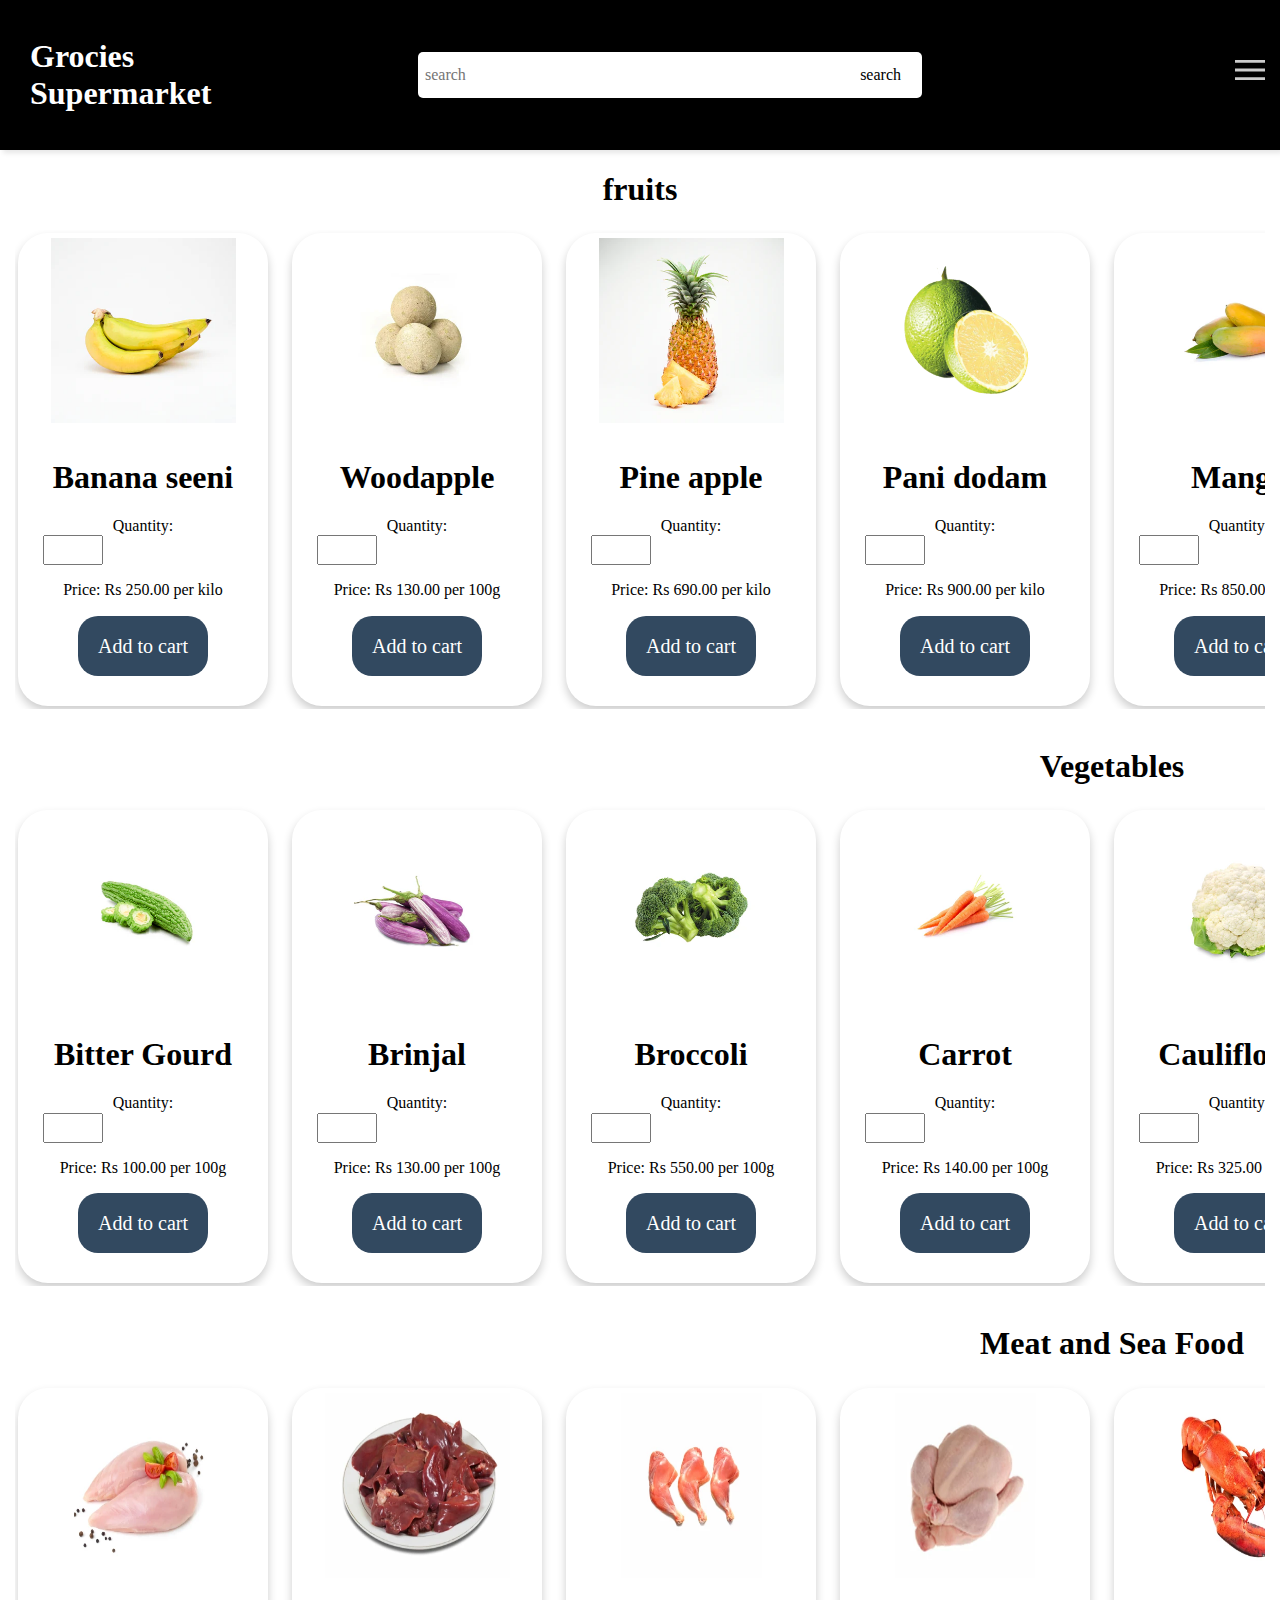
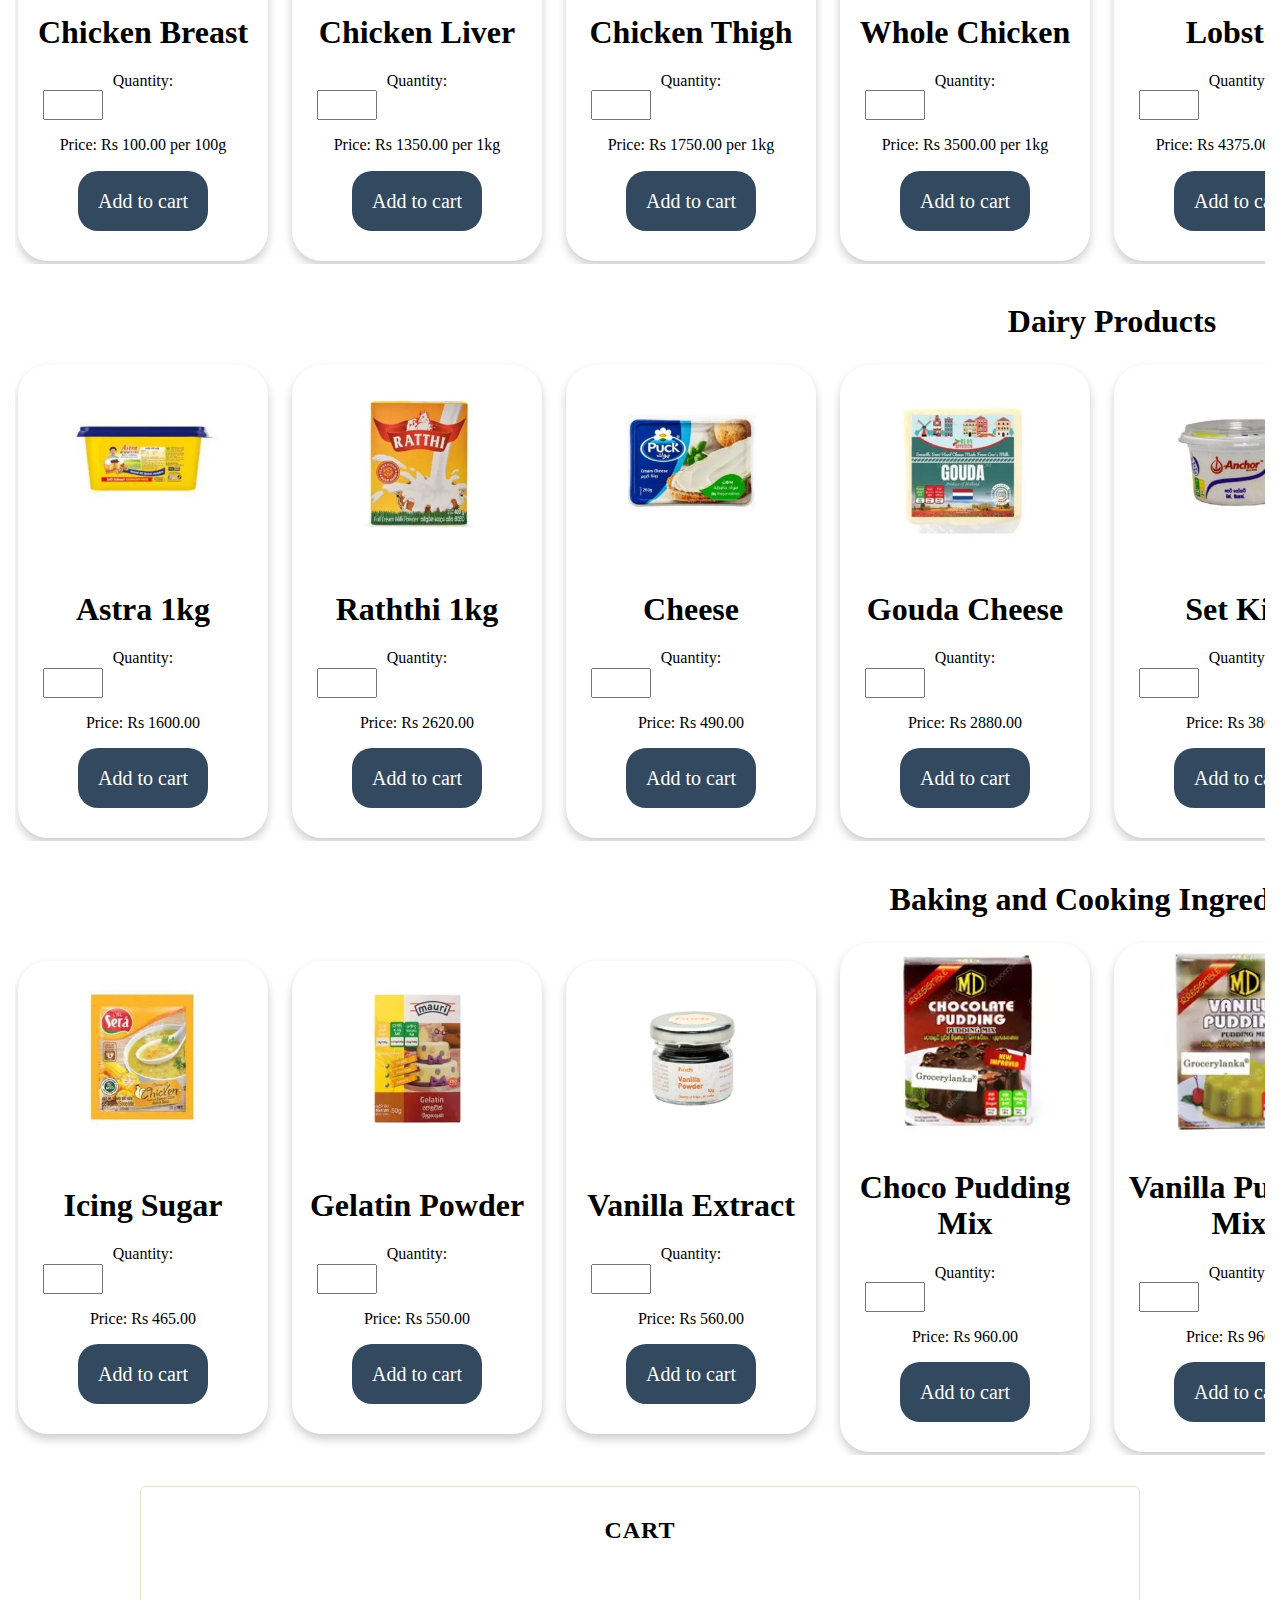
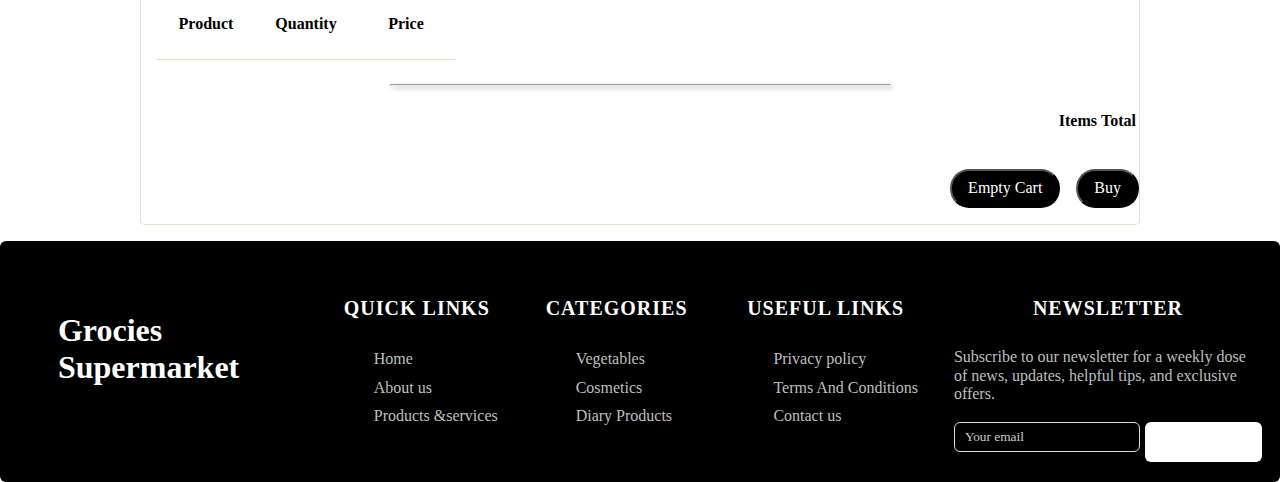
==== commit 208d7903: "removed br and strong" ====
--- a/other.html
+++ b/other.html
@@ -63,7 +63,7 @@
         </ul>
     </nav>
 <h1 class="center">fruits</h1>
-<table class ="cos_table">
+<table class="cos_table">
     <tr>
         <td>
             <div class="Coscontainer">
@@ -72,9 +72,9 @@
                 </div>
                 <div class="Cosinfo">
                     <h1>Banana seeni</h1>
-                    <label >Quantity: <input type="number"class ="qunatity"data-id="037"></label>
-                    <strong><p>Price: Rs 250.00 <br>per kilo</p></strong>
-                    <button data-id="037"class="add-to-cart">Add to cart</button>
+                    <label>Quantity: <input type="number" class="qunatity" data-id="037"></label>
+                    <p>Price: Rs 250.00 per kilo</p>
+                    <button data-id="037" class="add-to-cart">Add to cart</button>
                 </div>
             </div>
         </td>
@@ -85,9 +85,9 @@
                 </div>
                 <div class="Cosinfo">
                     <h1>Woodapple</h1>
-                    <label >Quantity: <input type="number"class ="qunatity"data-id="038"></label>
-                    <strong><p>Price: Rs 130.00 <br>per 100g</p></strong>
-                    <button data-id="038"class="add-to-cart">Add to cart</button>
+                    <label>Quantity: <input type="number" class="qunatity" data-id="038"></label>
+                    <p>Price: Rs 130.00 per 100g</p>
+                    <button data-id="038" class="add-to-cart">Add to cart</button>
                 </div>
             </div>
         </td>
@@ -98,9 +98,9 @@
                 </div>
                 <div class="Cosinfo">
                     <h1>Pine apple</h1>
-                    <label >Quantity: <input type="number"class ="qunatity"data-id="039"></label>
-                    <strong><p>Price: Rs 690.00 <br>per kilo</p></strong>
-                    <button data-id="039"class="add-to-cart">Add to cart</button>
+                    <label>Quantity: <input type="number" class="qunatity" data-id="039"></label>
+                    <p>Price: Rs 690.00 per kilo</p>
+                    <button data-id="039" class="add-to-cart">Add to cart</button>
                 </div>
             </div>
         </td>
@@ -111,9 +111,9 @@
                 </div>
                 <div class="Cosinfo">
                     <h1>Pani dodam</h1>
-                    <label >Quantity: <input type="number"class ="qunatity"data-id="040"></label>
-                    <strong><p>Price: Rs 900.00 <br>per kilo</p></strong>
-                    <button data-id="040"class="add-to-cart">Add to cart</button>
+                    <label>Quantity: <input type="number" class="qunatity" data-id="040"></label>
+                    <p>Price: Rs 900.00 per kilo</p>
+                    <button data-id="040" class="add-to-cart">Add to cart</button>
                 </div>
             </div>
         </td>
@@ -124,22 +124,22 @@
                 </div>
                 <div class="Cosinfo">
                     <h1>Mango</h1>
-                    <label >Quantity: <input type="number"class ="qunatity"data-id="041"></label>
-                    <strong><p>Price: Rs 850.00 <br>per kilo</p></strong>
-                    <button data-id="041"class="add-to-cart">Add to cart</button>
-                </div>
-            </div>
-        </td>
-        <td>
-            <div class="Coscontainer">
-                <div class="Cos_img">
-                    <img src="images/dairy/gas.webp"alt="Gaslabu">
+                    <label>Quantity: <input type="number" class="qunatity" data-id="041"></label>
+                    <p>Price: Rs 850.00 per kilo</p>
+                    <button data-id="041" class="add-to-cart">Add to cart</button>
+                </div>
+            </div>
+        </td>
+        <td>
+            <div class="Coscontainer">
+                <div class="Cos_img">
+                    <img src="images/dairy/gas.webp" alt="Gaslabu">
                 </div>
                 <div class="Cosinfo">
                     <h1>Gaslabu</h1>
-                    <label >Quantity: <input type="number"class ="qunatity"data-id="042"></label>
-                    <strong><p>Price: Rs 360.00 <br>per kilo</p></strong>
-                    <button data-id="042"class="add-to-cart">Add to cart</button>
+                    <label>Quantity: <input type="number" class="qunatity" data-id="042"></label>
+                    <p>Price: Rs 360.00 per kilo</p>
+                    <button data-id="042" class="add-to-cart">Add to cart</button>
                 </div>
             </div>
         </td>
@@ -150,9 +150,9 @@
                 </div>
                 <div class="Cosinfo">
                     <h1>Avacado</h1>
-                    <label >Quantity: <input type="number"class ="qunatity"data-id="043"></label>
-                    <strong><p>Price: Rs 350.00 <br>per kilo</p></strong>
-                    <button data-id="043"class="add-to-cart">Add to cart</button>
+                    <label>Quantity: <input type="number" class="qunatity" data-id="043"></label>
+                    <p>Price: Rs 350.00 per kilo</p>
+                    <button data-id="043" class="add-to-cart">Add to cart</button>
                 </div>
             </div>
         </td>
@@ -163,475 +163,500 @@
                 </div>
                 <div class="Cosinfo">
                     <h1>Watermelon</h1>
-                    <label >Quantity: <input type="number"class ="qunatity"data-id="044"></label>
-                    <strong><p>Price: Rs 320.00 <br>per kilo</p></strong>
-                    <button data-id="044"class="add-to-cart">Add to cart</button>
-                </div>
-            </div>
-        </td>
-        </tr>
-        <table class ="cos_table">
-        <tr>
-            <h1 class="center">vegetables</h1>
-            <td>
-                <div class="Coscontainer">
-                    <div class="Cos_img">
-                        <img src="images/dairy/Bittergourd.webp" alt="Bittergourd">
-                    </div>
-                    <div class="Cosinfo">
-                        <h1>Bitter Gourd</h1>
-                        <label >Quantity: <input type="number"class ="qunatity"data-id="045"></label>
-                        <strong><p>Price: Rs 100.00 <br>per 100g</p></strong>
-                        <button data-id="045"class="add-to-cart">Add to cart</button>
-                    </div>
-                </div>
-            </td>
-            <td>
-                <div class="Coscontainer">
-                    <div class="Cos_img">
-                        <img src="images/dairy/Brinjal.webp" alt="Brinjal">
-                    </div>
-                    <div class="Cosinfo">
-                        <h1>Brinjal</h1>
-                        <label >Quantity: <input type="number"class ="qunatity"data-id="046"></label>
-                        <strong><p>Price: Rs 130.00 <br>per 100g</p></strong>
-                        <button data-id="046"class="add-to-cart">Add to cart</button>
-                    </div>
-                </div>
-            </td>
-            <td>
-                <div class="Coscontainer">
-                    <div class="Cos_img">
-                        <img src="images/dairy/Broccoli.webp"alt="Broccoli">
-                    </div>
-                    <div class="Cosinfo">
-                        <h1>Broccoli</h1>
-                        <label >Quantity: <input type="number"class ="qunatity"data-id="047"></label>
-                        <strong><p>Price: Rs 550.00 <br>per 100g</p></strong>
-                        <button data-id="047"class="add-to-cart">Add to cart</button>
-                    </div>
-                </div>
-            </td>
-            <td>
-                <div class="Coscontainer">
-                    <div class="Cos_img">
-                        <img src="images/dairy/Carrot.webp" alt="Carrot">
-                    </div>
-                    <div class="Cosinfo">
-                        <h1>Carrot</h1>
-                        <label >Quantity: <input type="number"class ="qunatity"data-id="048"></label>
-                        <strong><p>Price: Rs 140.00 <br>per 100g</p></strong>
-                        <button data-id="048"class="add-to-cart">Add to cart</button>
-                    </div>
-                </div>
-            </td>
-            <td>
-                <div class="Coscontainer">
-                    <div class="Cos_img">
-                        <img src="images/dairy/Cauliflower.webp" alt="Cauliflower">
-                    </div>
-                    <div class="Cosinfo">
-                        <h1>Cauliflower</h1>
-                        <label >Quantity: <input type="number"class ="qunatity"data-id="049"></label>
-                        <strong><p>Price: Rs 325.00 <br>per 100g</p></strong>
-                        <button data-id="049"class="add-to-cart">Add to cart</button>
-                    </div>
-                </div>
-            </td>
-            <td>
-                <div class="Coscontainer">
-                    <div class="Cos_img">
-                        <img src="images/dairy/Greenbeans.webp" alt ="Greenbeans"alt="Greenbeans">
-                    </div>
-                    <div class="Cosinfo">
-                        <h1>Greenbeans</h1>
-                        <label >Quantity: <input type="number"class ="qunatity"data-id="050"></label>
-                        <strong><p>Price: Rs 145.00 <br>per 100g</p></strong>
-                        <button data-id="050"class="add-to-cart">Add to cart</button>
-                    </div>
-                </div>
-            </td>
-            <td>
-                <div class="Coscontainer">
-                    <div class="Cos_img">
-                        <img src="images/dairy/Murunga.webp" alt ="Murunga"alt="Murunga">
-                    </div>
-                    <div class="Cosinfo">
-                        <h1>Murunga</h1>
-                        <label >Quantity: <input type="number"class ="qunatity"data-id="051"></label>
-                        <strong><p>Price: Rs 165.00 <br>per 100g</p></strong>
-                        <button data-id="051"class="add-to-cart">Add to cart</button>
-                    </div>
-                </div>
-            </td>
-            <td>
-                <div class="Coscontainer">
-                    <div class="Cos_img">
-                        <img src="images/dairy/WingedBeans.webp" alt="WingedBeans">
-                    </div>
-                    <div class="Cosinfo">
-                        <h1>WingedBeans</h1>
-                        <label >Quantity: <input type="number"class ="qunatity"data-id="052"></label>
-                        <strong><p>Price: Rs 135.00 <br>per 1kg</p></strong>
-                        <button data-id="052"class="add-to-cart">Add to cart</button>
-                    </div>
-                </div>
-               
-                
-            </td>
-            <td>
-                <button class="center">more products</button>
-
-            </td>
-        </tr>
-    </table>
+                    <label>Quantity: <input type="number" class="qunatity" data-id="044"></label>
+                    <p>Price: Rs 320.00 per kilo</p>
+                    <button data-id="044" class="add-to-cart">Add to cart</button>
+                </div>
+            </div>
+        </td>
+    </tr>
+</table>
+
+<table class="cos_table">
+    <tr>
+        <td colspan="8">
+            <h1 class="center">Vegetables</h1>
+        </td>
+    </tr>
+    <tr>
+        <td>
+            <div class="Coscontainer">
+                <div class="Cos_img">
+                    <img src="images/dairy/Bittergourd.webp" alt="Bittergourd">
+                </div>
+                <div class="Cosinfo">
+                    <h1>Bitter Gourd</h1>
+                    <label>Quantity: <input type="number" class="qunatity" data-id="045"></label>
+                    <p>Price: Rs 100.00 per 100g</p>
+                    <button data-id="045" class="add-to-cart">Add to cart</button>
+                </div>
+            </div>
+        </td>
+        <td>
+            <div class="Coscontainer">
+                <div class="Cos_img">
+                    <img src="images/dairy/Brinjal.webp" alt="Brinjal">
+                </div>
+                <div class="Cosinfo">
+                    <h1>Brinjal</h1>
+                    <label>Quantity: <input type="number" class="qunatity" data-id="046"></label>
+                    <p>Price: Rs 130.00 per 100g</p>
+                    <button data-id="046" class="add-to-cart">Add to cart</button>
+                </div>
+            </div>
+        </td>
+        <td>
+            <div class="Coscontainer">
+                <div class="Cos_img">
+                    <img src="images/dairy/Broccoli.webp" alt="Broccoli">
+                </div>
+                <div class="Cosinfo">
+                    <h1>Broccoli</h1>
+                    <label>Quantity: <input type="number" class="qunatity" data-id="047"></label>
+                    <p>Price: Rs 550.00 per 100g</p>
+                    <button data-id="047" class="add-to-cart">Add to cart</button>
+                </div>
+            </div>
+        </td>
+        <td>
+            <div class="Coscontainer">
+                <div class="Cos_img">
+                    <img src="images/dairy/Carrot.webp" alt="Carrot">
+                </div>
+                <div class="Cosinfo">
+                    <h1>Carrot</h1>
+                    <label>Quantity: <input type="number" class="qunatity" data-id="048"></label>
+                    <p>Price: Rs 140.00 per 100g</p>
+                    <button data-id="048" class="add-to-cart">Add to cart</button>
+                </div>
+            </div>
+        </td>
+        <td>
+            <div class="Coscontainer">
+                <div class="Cos_img">
+                    <img src="images/dairy/Cauliflower.webp" alt="Cauliflower">
+                </div>
+                <div class="Cosinfo">
+                    <h1>Cauliflower</h1>
+                    <label>Quantity: <input type="number" class="qunatity" data-id="049"></label>
+                    <p>Price: Rs 325.00 per 100g</p>
+                    <button data-id="049" class="add-to-cart">Add to cart</button>
+                </div>
+            </div>
+        </td>
+        <td>
+            <div class="Coscontainer">
+                <div class="Cos_img">
+                    <img src="images/dairy/Greenbeans.webp" alt="Greenbeans">
+                </div>
+                <div class="Cosinfo">
+                    <h1>Greenbeans</h1>
+                    <label>Quantity: <input type="number" class="qunatity" data-id="050"></label>
+                    <p>Price: Rs 145.00 per 100g</p>
+                    <button data-id="050" class="add-to-cart">Add to cart</button>
+                </div>
+            </div>
+        </td>
+        <td>
+            <div class="Coscontainer">
+                <div class="Cos_img">
+                    <img src="images/dairy/Murunga.webp" alt="Murunga">
+                </div>
+                <div class="Cosinfo">
+                    <h1>Murunga</h1>
+                    <label>Quantity: <input type="number" class="qunatity" data-id="051"></label>
+                    <p>Price: Rs 165.00 per 100g</p>
+                    <button data-id="051" class="add-to-cart">Add to cart</button>
+                </div>
+            </div>
+        </td>
+        <td>
+            <div class="Coscontainer">
+                <div class="Cos_img">
+                    <img src="images/dairy/WingedBeans.webp" alt="WingedBeans">
+                </div>
+                <div class="Cosinfo">
+                    <h1>Winged Beans</h1>
+                    <label>Quantity: <input type="number" class="qunatity" data-id="052"></label>
+                    <p>Price: Rs 135.00 per 1kg</p>
+                    <button data-id="052" class="add-to-cart">Add to cart</button>
+                </div>
+            </div>
+        </td>
+        <td>
+            <button class="center">More products</button>
+        </td>
+    </tr>
+</table>
 
 
 <!-----------------meat AND fish -------------------------->
-    <table class ="cos_table">
-        <tr>
-            <h1 class="center">Meat and Sea food</h1>
-            <td>
-                <div class="Coscontainer">
-                    <div class="Cos_img">
-                        <img src="images/dairy/Chicken-Breast-Bone-In-Skinless-KG-400x300.webp.webp" alt="Chicken-Breast">
-                    </div>
-                    <div class="Cosinfo">
-                        <h1>Chicken-Breast</h1>
-                        <label >Quantity: <input type="number"class ="qunatity"data-id="053"></label>
-                        <strong><p>Price: Rs 100.00 <br>per 100g</p></strong>
-                        <button data-id="053"class="add-to-cart">Add to cart</button>
-                    </div>
-                </div>
-            </td>
-            <td>
-                <div class="Coscontainer">
-                    <div class="Cos_img">
-                        <img src="images/dairy/chicken_liver-1-400x300.webp" alt="chicken_liver">
-                    </div>
-                    <div class="Cosinfo">
-                        <h1>Chicken liver</h1>
-                        <label >Quantity: <input type="number"class ="qunatity"data-id="054"></label>
-                        <strong><p>Price: Rs 1350.00 <br>per 1kg</p></strong>
-                        <button data-id="054"class="add-to-cart">Add to cart</button>
-                    </div>
-                </div>
-            </td>
-            <td>
-                <div class="Coscontainer">
-                    <div class="Cos_img">
-                        <img src="images/dairy/leg-thighs-400x300.webp" alt="chicken leg">
-                    </div>
-                    <div class="Cosinfo">
-                        <h1>Chicken thigh</h1>
-                        <label >Quantity: <input type="number"class ="qunatity"data-id="055"></label>
-                        <strong><p>Price: Rs 1750.00 <br>per 1kg</p></strong>
-                        <button data-id="055"class="add-to-cart">Add to cart</button>
-                    </div>
-                </div>
-            </td>
-            <td>
-                <div class="Coscontainer">
-                    <div class="Cos_img">
-                        <img src="images/dairy/Untitled-1yhtgrf-400x300.webp"alt="whole chicken">
-                    </div>
-                    <div class="Cosinfo">
-                        <h1>Whole chicken</h1>
-                        <label >Quantity: <input type="number"class ="qunatity"data-id="056"></label>
-                        <strong><p>Price: Rs 3500.00 <br>per 1kg</p></strong>
-                        <button data-id="056"class="add-to-cart">Add to cart</button>
-                    </div>
-                </div>
-            </td>
-            <td>
-                <div class="Coscontainer">
-                    <div class="Cos_img">
-                        <img src="images/dairy/Lobster-KG-400x300.webp.webp" alt="Lobster">
-                    </div>
-                    <div class="Cosinfo">
-                        <h1>Lobster</h1>
-                        <label >Quantity: <input type="number"class ="qunatity"data-id="057"></label>
-                        <strong><p>Price: Rs 4375.00 <br>per 1kg</p></strong>
-                        <button data-id="057"class="add-to-cart">Add to cart</button>
-                    </div>
-                </div>
-            </td>
-            <td>
-                <div class="Coscontainer">
-                    <div class="Cos_img">
-                        <img src="images/dairy/headless-large-shrimp-400x300.webp.webp" alt="Shrimp">
-                    </div>
-                    <div class="Cosinfo">
-                        <h1>Shrimp</h1>
-                        <label >Quantity: <input type="number"class ="qunatity"data-id="058"></label>
-                        <strong><p>Price: Rs 1875.00 <br>per 1kg</p></strong>
-                        <button data-id="058"class="add-to-cart">Add to cart</button>
-                    </div>
-                </div>
-            </td>
-            <td>
-                <div class="Coscontainer">
-                    <div class="Cos_img">
-                        <img src="images/dairy/Untitled-1ergfrewdfsc-400x300.webp"alt="gar fish">
-                    </div>
-                    <div class="Cosinfo">
-                        <h1>Gar fish</h1>
-                        <label >Quantity: <input type="number"class ="qunatity"data-id="059"></label>
-                        <strong><p>Price: Rs 3500.00 <br>per 1kg </p></strong>
-                        <button data-id="059"class="add-to-cart">Add to cart</button>
-                    </div>
-                </div>
-            </td>
-            <td>
-                <div class="Coscontainer">
-                    <div class="Cos_img">
-                        <img src="images/dairy/Untitled-1tgbdfvcx-400x300.webp"alt="Big crab">
-                    </div>
-                    <div class="Cosinfo">
-                        <h1>big crab</h1>
-                        <label >Quantity: <input type="number"class ="qunatity"data-id="060"></label>
-                        <strong><p>Price: Rs 4375.00 <br>per 1kg</p></strong>
-                        <button data-id="060"class="add-to-cart">Add to cart</button>
-                    </div>
-                </div>
-               
-                
-            </td>
-            </tr>
-            </table>
+<table class="cos_table">
+    <tr>
+        <td colspan="8">
+            <h1 class="center">Meat and Sea Food</h1>
+        </td>
+    </tr>
+    <tr>
+        <td>
+            <div class="Coscontainer">
+                <div class="Cos_img">
+                    <img src="images/dairy/Chicken-Breast-Bone-In-Skinless-KG-400x300.webp.webp" alt="Chicken-Breast">
+                </div>
+                <div class="Cosinfo">
+                    <h1>Chicken Breast</h1>
+                    <label>Quantity: <input type="number" class="qunatity" data-id="053"></label>
+                    <p>Price: Rs 100.00 per 100g</p>
+                    <button data-id="053" class="add-to-cart">Add to cart</button>
+                </div>
+            </div>
+        </td>
+        <td>
+            <div class="Coscontainer">
+                <div class="Cos_img">
+                    <img src="images/dairy/chicken_liver-1-400x300.webp" alt="Chicken liver">
+                </div>
+                <div class="Cosinfo">
+                    <h1>Chicken Liver</h1>
+                    <label>Quantity: <input type="number" class="qunatity" data-id="054"></label>
+                    <p>Price: Rs 1350.00 per 1kg</p>
+                    <button data-id="054" class="add-to-cart">Add to cart</button>
+                </div>
+            </div>
+        </td>
+        <td>
+            <div class="Coscontainer">
+                <div class="Cos_img">
+                    <img src="images/dairy/leg-thighs-400x300.webp" alt="Chicken thigh">
+                </div>
+                <div class="Cosinfo">
+                    <h1>Chicken Thigh</h1>
+                    <label>Quantity: <input type="number" class="qunatity" data-id="055"></label>
+                    <p>Price: Rs 1750.00 per 1kg</p>
+                    <button data-id="055" class="add-to-cart">Add to cart</button>
+                </div>
+            </div>
+        </td>
+        <td>
+            <div class="Coscontainer">
+                <div class="Cos_img">
+                    <img src="images/dairy/Untitled-1yhtgrf-400x300.webp" alt="Whole chicken">
+                </div>
+                <div class="Cosinfo">
+                    <h1>Whole Chicken</h1>
+                    <label>Quantity: <input type="number" class="qunatity" data-id="056"></label>
+                    <p>Price: Rs 3500.00 per 1kg</p>
+                    <button data-id="056" class="add-to-cart">Add to cart</button>
+                </div>
+            </div>
+        </td>
+        <td>
+            <div class="Coscontainer">
+                <div class="Cos_img">
+                    <img src="images/dairy/Lobster-KG-400x300.webp.webp" alt="Lobster">
+                </div>
+                <div class="Cosinfo">
+                    <h1>Lobster</h1>
+                    <label>Quantity: <input type="number" class="qunatity" data-id="057"></label>
+                    <p>Price: Rs 4375.00 per 1kg</p>
+                    <button data-id="057" class="add-to-cart">Add to cart</button>
+                </div>
+            </div>
+        </td>
+        <td>
+            <div class="Coscontainer">
+                <div class="Cos_img">
+                    <img src="images/dairy/headless-large-shrimp-400x300.webp.webp" alt="Shrimp">
+                </div>
+                <div class="Cosinfo">
+                    <h1>Shrimp</h1>
+                    <label>Quantity: <input type="number" class="qunatity" data-id="058"></label>
+                    <p>Price: Rs 1875.00 per 1kg</p>
+                    <button data-id="058" class="add-to-cart">Add to cart</button>
+                </div>
+            </div>
+        </td>
+        <td>
+            <div class="Coscontainer">
+                <div class="Cos_img">
+                    <img src="images/dairy/Untitled-1ergfrewdfsc-400x300.webp" alt="Gar fish">
+                </div>
+                <div class="Cosinfo">
+                    <h1>Gar Fish</h1>
+                    <label>Quantity: <input type="number" class="qunatity" data-id="059"></label>
+                    <p>Price: Rs 3500.00 per 1kg</p>
+                    <button data-id="059" class="add-to-cart">Add to cart</button>
+                </div>
+            </div>
+        </td>
+        <td>
+            <div class="Coscontainer">
+                <div class="Cos_img">
+                    <img src="images/dairy/Untitled-1tgbdfvcx-400x300.webp" alt="Big crab">
+                </div>
+                <div class="Cosinfo">
+                    <h1>Big Crab</h1>
+                    <label>Quantity: <input type="number" class="qunatity" data-id="060"></label>
+                    <p>Price: Rs 4375.00 per 1kg</p>
+                    <button data-id="060" class="add-to-cart">Add to cart</button>
+                </div>
+            </div>
+        </td>
+    </tr>
+</table>
+
+
+
+
+
+
+
+
+
 
 
 <!-------------diary-->
 
-            <table class ="cos_table">
-                <tr>
-                    <h1 class="center">Dairy Products</h1>
-                    <td>
-                        <div class="Coscontainer">
-                            <div class="Cos_img">
-                                <img src="images/dairy/astra.webp" alt="Astra">
-                            </div>
-                            <div class="Cosinfo">
-                                <h1>Astra 1kg</h1>
-                                <label >Quantity: <input type="number"class ="qunatity"data-id="061"></label>
-                                <strong><p>Price: Rs 1600.00 <br></p></strong>
-                                <button data-id="061"class="add-to-cart">Add to cart</button>
-                            </div>
-                        </div>
-                    </td>
-                    <td>
-                        <div class="Coscontainer">
-                            <div class="Cos_img">
-                                <img src="images/dairy/rath.webp"alt="Raththi">
-                            </div>
-                            <div class="Cosinfo">
-                                <h1>Raththi 1kg</h1>
-                                <label >Quantity: <input type="number"class ="qunatity"data-id="062"></label>
-                                <strong><p>Price: Rs 2620.00 <br></p></strong>
-                                <button data-id="062"class="add-to-cart">Add to cart</button>
-                            </div>
-                        </div>
-                    </td>
-                    <td>
-                        <div class="Coscontainer">
-                            <div class="Cos_img">
-                                <img src="images/dairy/cheese.webp"alt="cheese">
-                            </div>
-                            <div class="Cosinfo">
-                                <h1>Cheese</h1>
-                                <label >Quantity: <input type="number"class ="qunatity"data-id="063"></label>
-                                <strong><p>Price: Rs 490.00 <br></p></strong>
-                                <button data-id="063"class="add-to-cart">Add to cart</button>
-                            </div>
-                        </div>
-                    </td>
-                    <td>
-                        <div class="Coscontainer">
-                            <div class="Cos_img">
-                                <img src="images/dairy/gouda.webp"alt="Gouda cheese">
-                            </div>
-                            <div class="Cosinfo">
-                                <h1>Gouda cheese</h1>
-                                <label >Quantity: <input type="number"class ="qunatity"data-id="064"></label>
-                                <strong><p>Price: Rs 2880.00 <br></p></strong>
-                                <button data-id="064"class="add-to-cart">Add to cart</button>
-                            </div>
-                        </div>
-                    </td>
-                    <td>
-                        <div class="Coscontainer">
-                            <div class="Cos_img">
-                                <img src="images/dairy/kiri.webp"alt="Set kiri">
-                            </div>
-                            <div class="Cosinfo">
-                                <h1>Set kiri</h1>
-                                <label >Quantity: <input type="number"class ="qunatity"data-id="065"></label>
-                                <strong><p>Price: Rs 380.00 <br></p></strong>
-                                <button data-id="065"class="add-to-cart">Add to cart</button>
-                            </div>
-                        </div>
-                    </td>
-                    <td>
-                        <div class="Coscontainer">
-                            <div class="Cos_img">
-                                <img src="images/dairy/vaniila.webp"alt="Vanilla milk">
-                            </div>
-                            <div class="Cosinfo">
-                                <h1>Vanilla milk </h1>
-                                <label >Quantity: <input type="number"class ="qunatity"data-id="066"></label>
-                                <strong><p>Price: Rs 220.00 <br></p></strong>
-                                <button data-id="066"class="add-to-cart">Add to cart</button>
-                            </div>
-                        </div>
-                    </td>
-                    <td>
-                        <div class="Coscontainer">
-                            <div class="Cos_img">
-                                <img src="images/dairy/choco.webp"alt="Choco milk">
-                            </div>
-                            <div class="Cosinfo">
-                                <h1>Choco milk</h1>
-                                <label >Quantity: <input type="number"class ="qunatity"data-id="067"></label>
-                                <strong><p>Price: Rs 220.00 </p></strong>
-                                <button data-id="067"class="add-to-cart">Add to cart</button>
-                            </div>
-                        </div>
-                    </td>
-                    <td>
-                        <div class="Coscontainer">
-                            <div class="Cos_img">
-                                <img src="images/dairy/cream cheese.webp"alt="cream cheese">
-                            </div>
-                            <div class="Cosinfo">
-                                <h1>Cream cheese </h1>
-                                <label >Quantity: <input type="number"class ="qunatity"data-id="068"></label>
-                                <strong><p>Price: Rs 550.00</p></strong>
-                                <button data-id="068"class="add-to-cart">Add to cart</button>
-                            </div>
-                        </div>
-                       
-                        
-                    </td>
-                    </tr>
-                    </table>
-
-
-
-
-
-                    <table class ="cos_table">
-                        <tr>
-                            <h1 class="center">Baking and Cooking Ingredients</h1>
-                            <td>
-                                <div class="Coscontainer">
-                                    <div class="Cos_img">
-                                        <img src="images/dairy/4796002070047-1-300x300.webp" alt="icing sugar">
-                                    </div>
-                                    <div class="Cosinfo">
-                                        <h1>Icing sygar</h1>
-                                        <label >Quantity: <input type="number"class ="qunatity"data-id="069"></label>
-                                        <strong><p>Price: Rs 465.00 <br></p></strong>
-                                        <button data-id="069"class="add-to-cart">Add to cart</button>
-                                    </div>
-                                </div>
-                            </td>
-                            <td>
-                                <div class="Coscontainer">
-                                    <div class="Cos_img">
-                                        <img src="images/dairy/4792240001775-300x300.webp" alt="Gelatin">
-                                    </div>
-                                    <div class="Cosinfo">
-                                        <h1>Gelatin Powder</h1>
-                                        <label >Quantity: <input type="number"class ="qunatity"data-id="070"></label>
-                                        <strong><p>Price: Rs 550.00 <br></p></strong>
-                                        <button data-id="070"class="add-to-cart">Add to cart</button>
-                                    </div>
-                                </div>
-                            </td>
-                            <td>
-                                <div class="Coscontainer">
-                                    <div class="Cos_img">
-                                        <img src="images/dairy/4796027660216-300x300.webp" alt="vaniila Extract">
-                                    </div>
-                                    <div class="Cosinfo">
-                                        <h1>Vanilla Extract</h1>
-                                        <label >Quantity: <input type="number"class ="qunatity"data-id="071"></label>
-                                        <strong><p>Price: Rs 560.00 <br></p></strong>
-                                        <button data-id="071"class="add-to-cart">Add to cart</button>
-                                    </div>
-                                </div>
-                            </td>
-                            <td>
-                                <div class="Coscontainer">
-                                    <div class="Cos_img">
-                                        <img src="images/dairy/MD-Chocolate-Pudding-Mix-150g_178x178.webp" alt="choco powder">
-                                    </div>
-                                    <div class="Cosinfo">
-                                        <h1>Choco Pudding mix</h1>
-                                        <label >Quantity: <input type="number"class ="qunatity"data-id="072"></label>
-                                        <strong><p>Price: Rs 960.00 <br></p></strong>
-                                        <button data-id="072"class="add-to-cart">Add to cart</button>
-                                    </div>
-                                </div>
-                            </td>
-                            <td>
-                                <div class="Coscontainer">
-                                    <div class="Cos_img">
-                                        <img src="images/dairy/MD-Vanilla-Pudding-Mix-150g_178x178.webp" alt="vanilla pudding mix">
-                                    </div>
-                                    <div class="Cosinfo">
-                                        <h1>Vanilla pudding mix</h1>
-                                        <label >Quantity: <input type="number"class ="qunatity"data-id="073"></label>
-                                        <strong><p>Price: Rs 960.00 <br></p></strong>
-                                        <button data-id="073"class="add-to-cart">Add to cart</button>
-                                    </div>
-                                </div>
-                            </td>
-                            <td>
-                                <div class="Coscontainer">
-                                    <div class="Cos_img">
-                                        <img src="images/dairy/Delmege-Vanilla-Essence-28ml_178x178.webp" alt="vanilla essence">
-                                    </div>
-                                    <div class="Cosinfo">
-                                        <h1>Vanilla essence  </h1>
-                                        <label >Quantity: <input type="number"class ="qunatity"data-id="074"></label>
-                                        <strong><p>Price: Rs 220.00 <br></p></strong>
-                                        <button data-id="074"class="add-to-cart">Add to cart</button>
-                                    </div>
-                                </div>
-                            </td>
-                            <td>
-                                <div class="Coscontainer">
-                                    <div class="Cos_img">
-                                        <img src="images/dairy/Delmege-Vanilla-Essence-28ml_178x178.webp" alt="vanilla essence">
-                                    </div>
-                                    <div class="Cosinfo">
-                                        <h1>Vanilla-Essence</h1>
-                                        <label >Quantity: <input type="number"class ="qunatity"data-id="075"></label>
-                                        <strong><p>Price: Rs 220.00 </p></strong>
-                                        <button data-id="075"class="add-to-cart">Add to cart</button>
-                                    </div>
-                                </div>
-                            </td>
-                            <td>
-                                <div class="Coscontainer">
-                                    <div class="Cos_img">
-                                        <img src="images/dairy/4792240001607-300x300.webp" alt="fruit filling">
-                                    </div>
-                                    <div class="Cosinfo">
-                                        <h1>Fruit fillings</h1>
-                                        <label >Quantity: <input type="number"class ="qunatity"data-id="076"></label>
-                                        <strong><p>Price: Rs 2970</p></strong>
-                                        <button data-id="076"class="add-to-cart">Add to cart</button>
-                                    </div>
-                                </div>
-                               
-                                
-                            </td>
-                            </tr>
-                            </table>
-
-
+<table class="cos_table">
+    <tr>
+        <td colspan="8">
+            <h1 class="center">Dairy Products</h1>
+        </td>
+    </tr>
+    <tr>
+        <td>
+            <div class="Coscontainer">
+                <div class="Cos_img">
+                    <img src="images/dairy/astra.webp" alt="Astra">
+                </div>
+                <div class="Cosinfo">
+                    <h1>Astra 1kg</h1>
+                    <label>Quantity: <input type="number" class="qunatity" data-id="061"></label>
+                    <p>Price: Rs 1600.00</p>
+                    <button data-id="061" class="add-to-cart">Add to cart</button>
+                </div>
+            </div>
+        </td>
+        <td>
+            <div class="Coscontainer">
+                <div class="Cos_img">
+                    <img src="images/dairy/rath.webp" alt="Raththi">
+                </div>
+                <div class="Cosinfo">
+                    <h1>Raththi 1kg</h1>
+                    <label>Quantity: <input type="number" class="qunatity" data-id="062"></label>
+                    <p>Price: Rs 2620.00</p>
+                    <button data-id="062" class="add-to-cart">Add to cart</button>
+                </div>
+            </div>
+        </td>
+        <td>
+            <div class="Coscontainer">
+                <div class="Cos_img">
+                    <img src="images/dairy/cheese.webp" alt="Cheese">
+                </div>
+                <div class="Cosinfo">
+                    <h1>Cheese</h1>
+                    <label>Quantity: <input type="number" class="qunatity" data-id="063"></label>
+                    <p>Price: Rs 490.00</p>
+                    <button data-id="063" class="add-to-cart">Add to cart</button>
+                </div>
+            </div>
+        </td>
+        <td>
+            <div class="Coscontainer">
+                <div class="Cos_img">
+                    <img src="images/dairy/gouda.webp" alt="Gouda cheese">
+                </div>
+                <div class="Cosinfo">
+                    <h1>Gouda Cheese</h1>
+                    <label>Quantity: <input type="number" class="qunatity" data-id="064"></label>
+                    <p>Price: Rs 2880.00</p>
+                    <button data-id="064" class="add-to-cart">Add to cart</button>
+                </div>
+            </div>
+        </td>
+        <td>
+            <div class="Coscontainer">
+                <div class="Cos_img">
+                    <img src="images/dairy/kiri.webp" alt="Set kiri">
+                </div>
+                <div class="Cosinfo">
+                    <h1>Set Kiri</h1>
+                    <label>Quantity: <input type="number" class="qunatity" data-id="065"></label>
+                    <p>Price: Rs 380.00</p>
+                    <button data-id="065" class="add-to-cart">Add to cart</button>
+                </div>
+            </div>
+        </td>
+        <td>
+            <div class="Coscontainer">
+                <div class="Cos_img">
+                    <img src="images/dairy/vaniila.webp" alt="Vanilla milk">
+                </div>
+                <div class="Cosinfo">
+                    <h1>Vanilla Milk</h1>
+                    <label>Quantity: <input type="number" class="qunatity" data-id="066"></label>
+                    <p>Price: Rs 220.00</p>
+                    <button data-id="066" class="add-to-cart">Add to cart</button>
+                </div>
+            </div>
+        </td>
+        <td>
+            <div class="Coscontainer">
+                <div class="Cos_img">
+                    <img src="images/dairy/choco.webp" alt="Choco milk">
+                </div>
+                <div class="Cosinfo">
+                    <h1>Choco Milk</h1>
+                    <label>Quantity: <input type="number" class="qunatity" data-id="067"></label>
+                    <p>Price: Rs 220.00</p>
+                    <button data-id="067" class="add-to-cart">Add to cart</button>
+                </div>
+            </div>
+        </td>
+        <td>
+            <div class="Coscontainer">
+                <div class="Cos_img">
+                    <img src="images/dairy/cream cheese.webp" alt="Cream cheese">
+                </div>
+                <div class="Cosinfo">
+                    <h1>Cream Cheese</h1>
+                    <label>Quantity: <input type="number" class="qunatity" data-id="068"></label>
+                    <p>Price: Rs 550.00</p>
+                    <button data-id="068" class="add-to-cart">Add to cart</button>
+                </div>
+            </div>
+        </td>
+    </tr>
+</table>
+
+<table class="cos_table">
+    <tr>
+        <td colspan="8">
+            <h1 class="center">Baking and Cooking Ingredients</h1>
+        </td>
+    </tr>
+    <tr>
+        <td>
+            <div class="Coscontainer">
+                <div class="Cos_img">
+                    <img src="images/dairy/4796002070047-1-300x300.webp" alt="Icing sugar">
+                </div>
+                <div class="Cosinfo">
+                    <h1>Icing Sugar</h1>
+                    <label>Quantity: <input type="number" class="qunatity" data-id="069"></label>
+                    <p>Price: Rs 465.00</p>
+                    <button data-id="069" class="add-to-cart">Add to cart</button>
+                </div>
+            </div>
+        </td>
+        <td>
+            <div class="Coscontainer">
+                <div class="Cos_img">
+                    <img src="images/dairy/4792240001775-300x300.webp" alt="Gelatin">
+                </div>
+                <div class="Cosinfo">
+                    <h1>Gelatin Powder</h1>
+                    <label>Quantity: <input type="number" class="qunatity" data-id="070"></label>
+                    <p>Price: Rs 550.00</p>
+                    <button data-id="070" class="add-to-cart">Add to cart</button>
+                </div>
+            </div>
+        </td>
+        <td>
+            <div class="Coscontainer">
+                <div class="Cos_img">
+                    <img src="images/dairy/4796027660216-300x300.webp" alt="Vanilla Extract">
+                </div>
+                <div class="Cosinfo">
+                    <h1>Vanilla Extract</h1>
+                    <label>Quantity: <input type="number" class="qunatity" data-id="071"></label>
+                    <p>Price: Rs 560.00</p>
+                    <button data-id="071" class="add-to-cart">Add to cart</button>
+                </div>
+            </div>
+        </td>
+        <td>
+            <div class="Coscontainer">
+                <div class="Cos_img">
+                    <img src="images/dairy/MD-Chocolate-Pudding-Mix-150g_178x178.webp" alt="Choco Pudding Mix">
+                </div>
+                <div class="Cosinfo">
+                    <h1>Choco Pudding Mix</h1>
+                    <label>Quantity: <input type="number" class="qunatity" data-id="072"></label>
+                    <p>Price: Rs 960.00</p>
+                    <button data-id="072" class="add-to-cart">Add to cart</button>
+                </div>
+            </div>
+        </td>
+        <td>
+            <div class="Coscontainer">
+                <div class="Cos_img">
+                    <img src="images/dairy/MD-Vanilla-Pudding-Mix-150g_178x178.webp" alt="Vanilla Pudding Mix">
+                </div>
+                <div class="Cosinfo">
+                    <h1>Vanilla Pudding Mix</h1>
+                    <label>Quantity: <input type="number" class="qunatity" data-id="073"></label>
+                    <p>Price: Rs 960.00</p>
+                    <button data-id="073" class="add-to-cart">Add to cart</button>
+                </div>
+            </div>
+        </td>
+        <td>
+            <div class="Coscontainer">
+                <div class="Cos_img">
+                    <img src="images/dairy/Delmege-Vanilla-Essence-28ml_178x178.webp" alt="Vanilla Essence">
+                </div>
+                <div class="Cosinfo">
+                    <h1>Vanilla Essence</h1>
+                    <label>Quantity: <input type="number" class="qunatity" data-id="074"></label>
+                    <p>Price: Rs 220.00</p>
+                    <button data-id="074" class="add-to-cart">Add to cart</button>
+                </div>
+            </div>
+        </td>
+        <td>
+            <div class="Coscontainer">
+                <div class="Cos_img">
+                    <img src="images/dairy/Delmege-Vanilla-Essence-28ml_178x178.webp" alt="Vanilla Essence">
+                </div>
+                <div class="Cosinfo">
+                    <h1>Vanilla Essence</h1>
+                    <label>Quantity: <input type="number" class="qunatity" data-id="075"></label>
+                    <p>Price: Rs 220.00</p>
+                    <button data-id="075" class="add-to-cart">Add to cart</button>
+                </div>
+            </div>
+        </td>
+        <td>
+            <div class="Coscontainer">
+                <div class="Cos_img">
+                    <img src="images/dairy/4792240001607-300x300.webp" alt="Fruit Fillings">
+                </div>
+                <div class="Cosinfo">
+                    <h1>Fruit Fillings</h1>
+                    <label>Quantity: <input type="number" class="qunatity" data-id="076"></label>
+                    <p>Price: Rs 2970.00</p>
+                    <button data-id="076" class="add-to-cart">Add to cart</button>
+                </div>
+            </div>
+        </td>
+    </tr>
+</table>
+
+
+
+
+
+
+
+
+
+
+
+
+                   
 
 <div class="center">
 <div class="cart-container">
